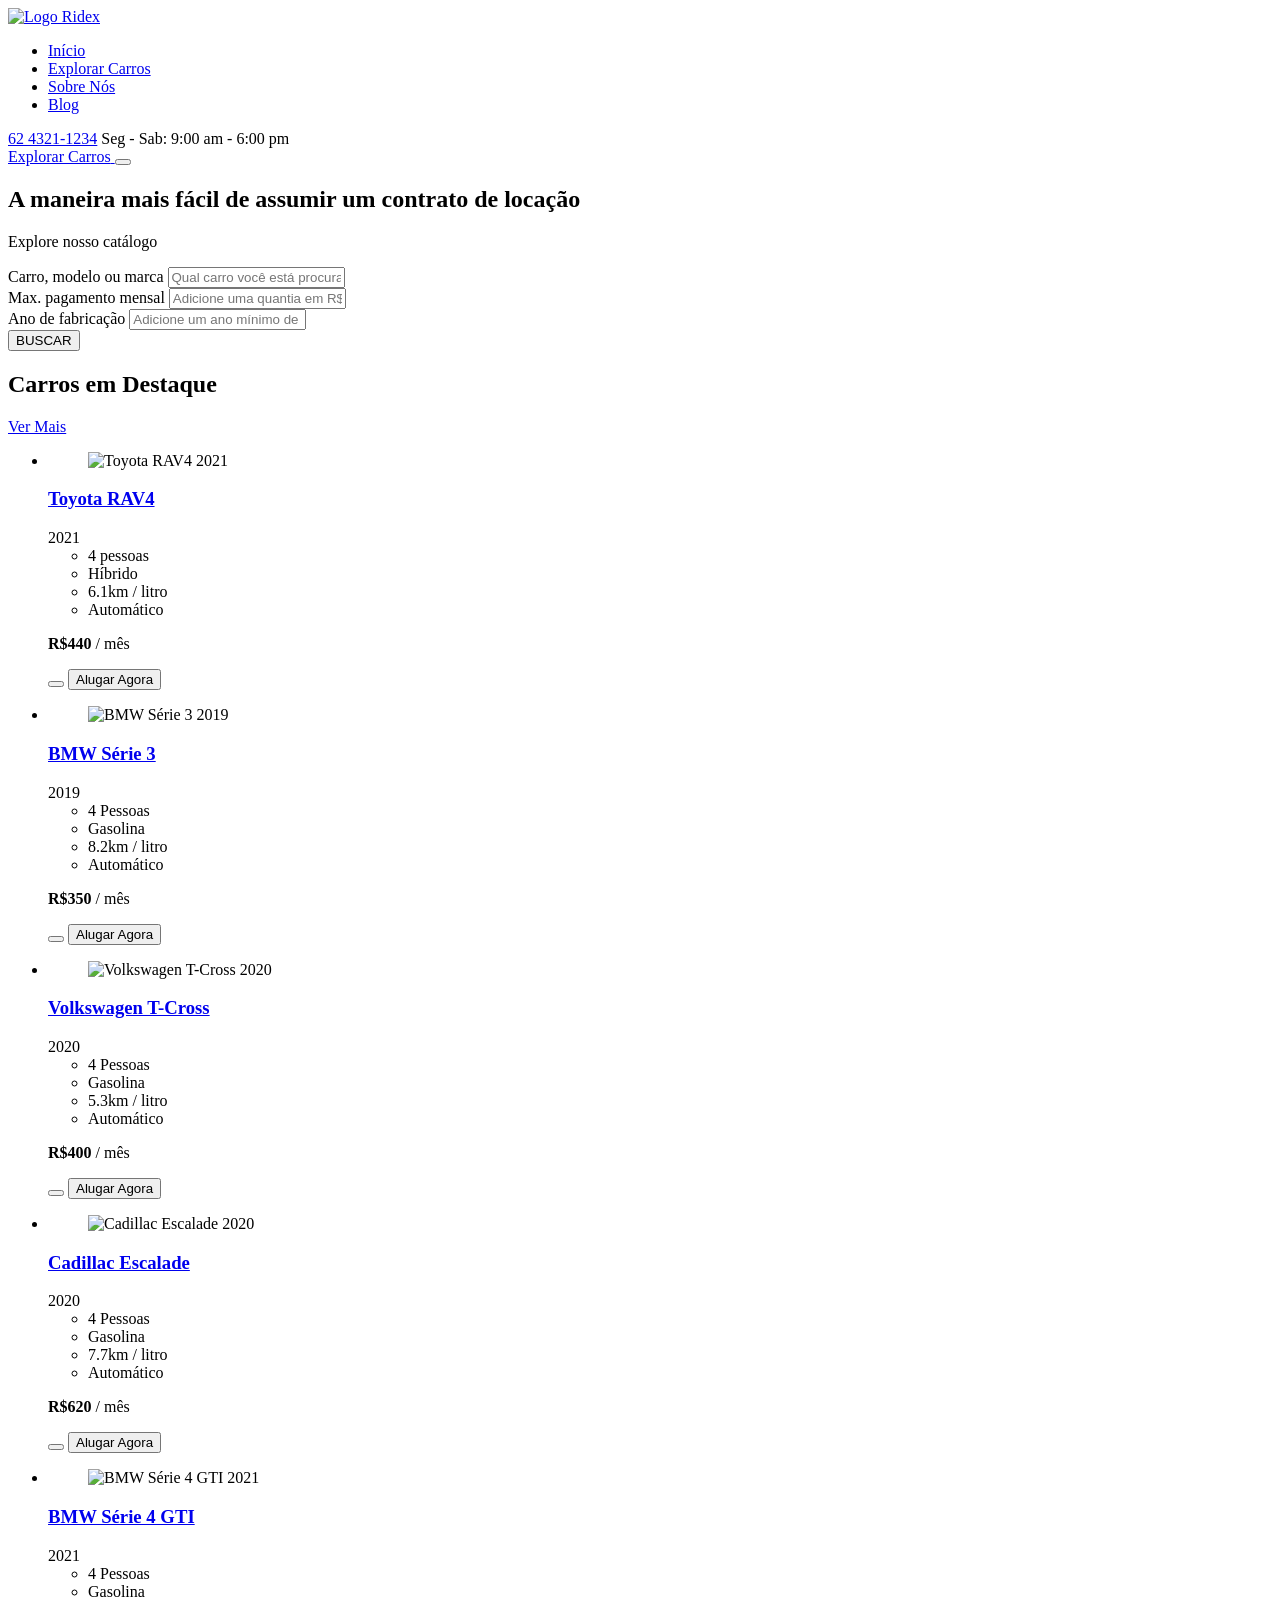
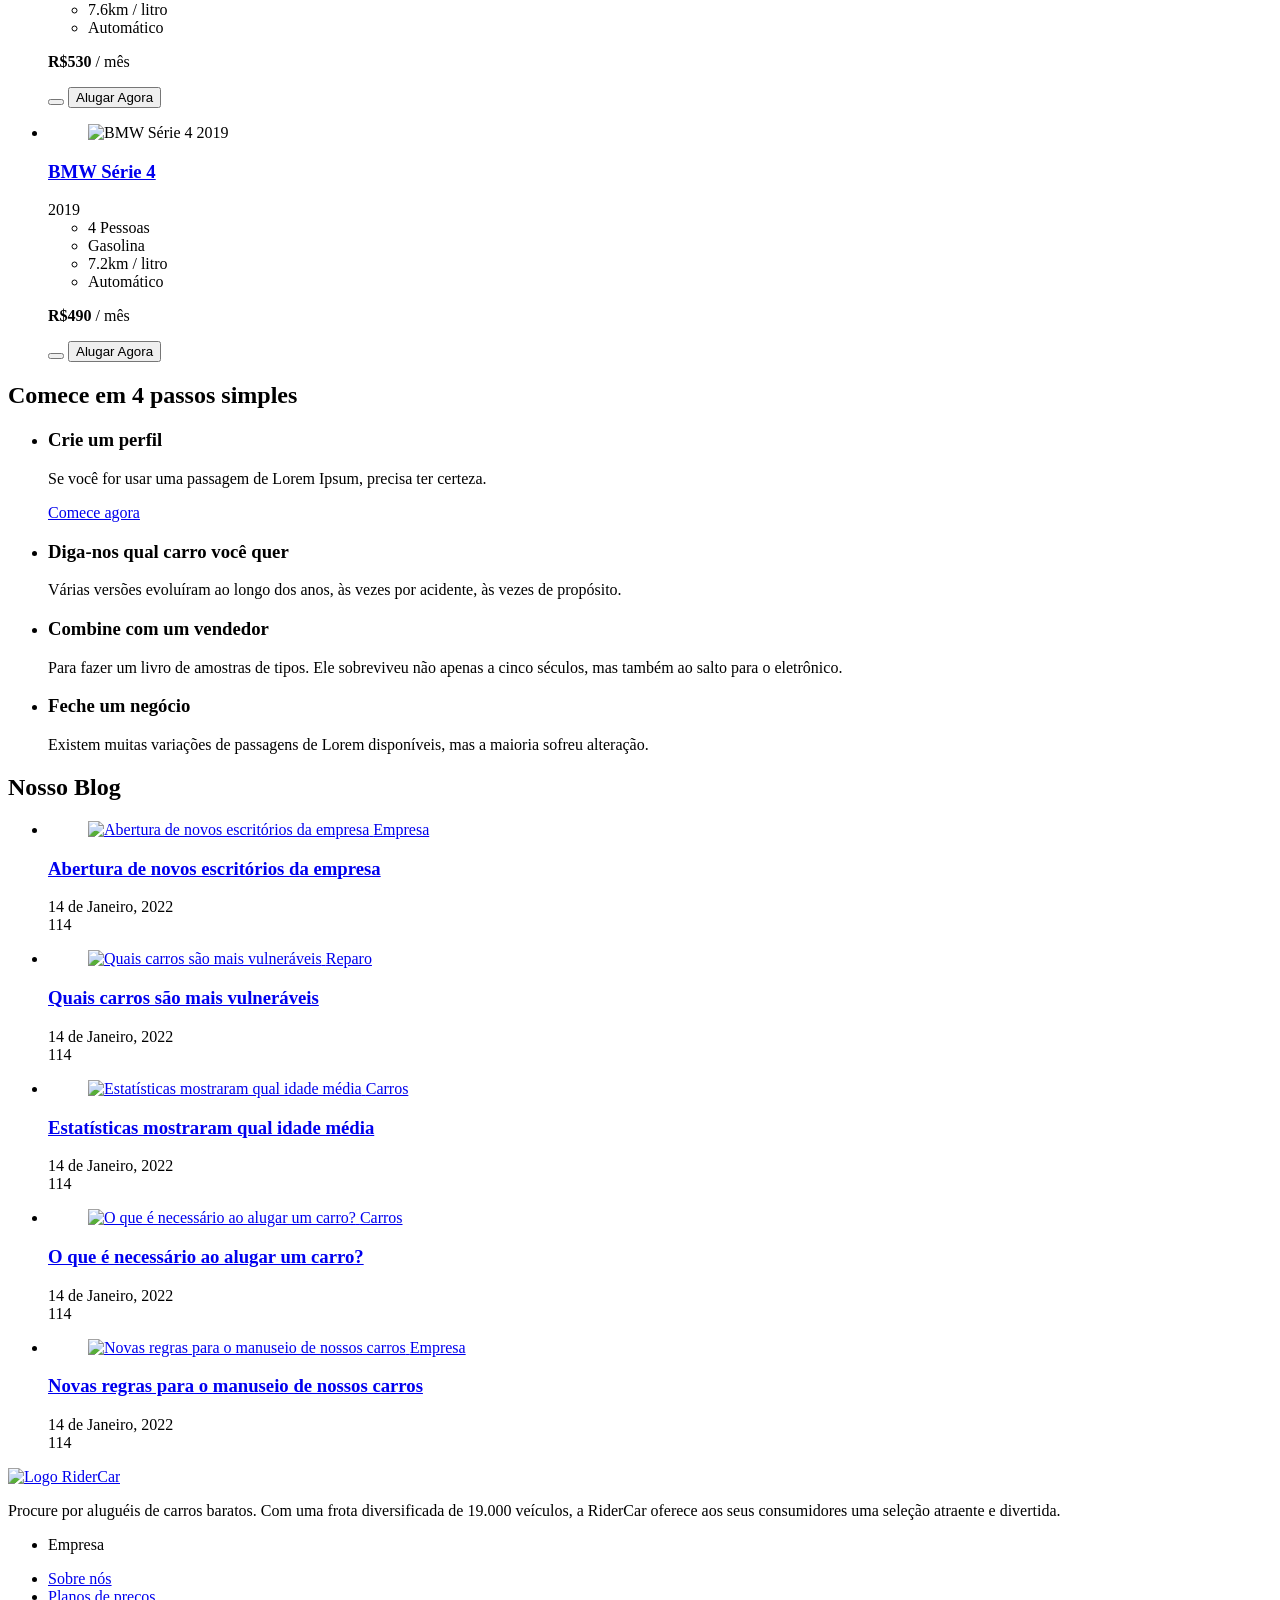
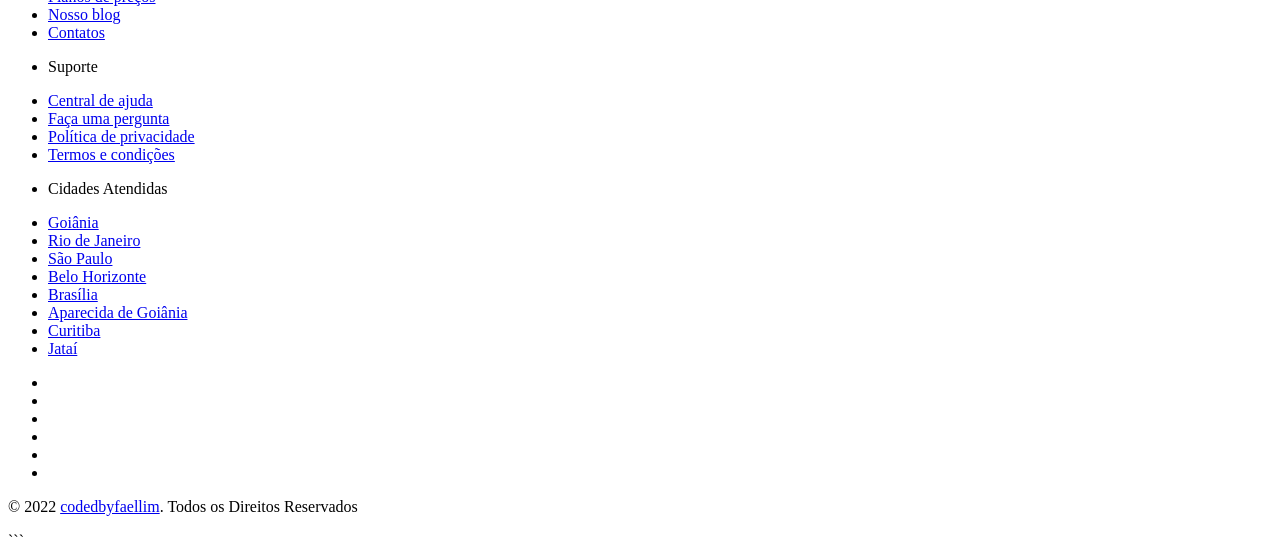
==== index.html @ dede363c "Add files via upload" ====
<!DOCTYPE html>
<html lang="pt-br">

<head>
  <meta charset="UTF-8">
  <meta http-equiv="X-UA-Compatible" content="IE=edge">
  <meta name="viewport" content="width=device-width, initial-scale=1.0">
  <title>RiderCar - Alugue Seu Carro Favorito</title>

  <link rel="shortcut icon" href="./favicon.svg" type="image/svg+xml">

  <link rel="stylesheet" href="./assets/css/style.css">

  <link rel="preconnect" href="https://fonts.googleapis.com">
  <link rel="preconnect" href="https://fonts.gstatic.com" crossorigin>
  <link href="https://fonts.googleapis.com/css2?family=Nunito:wght@400;600&family=Open+Sans&display=swap"
    rel="stylesheet">
</head>

<body>

  <header class="header" data-header>
    <div class="container">

      <div class="overlay" data-overlay></div>

      <a href="#" class="logo">
        <img src="./assets/images/logo.svg" alt="Logo Ridex">
      </a>

      <nav class="navbar" data-navbar>
        <ul class="navbar-list">

          <li>
            <a href="#home" class="navbar-link" data-nav-link>Início</a>
          </li>

          <li>
            <a href="#featured-car" class="navbar-link" data-nav-link>Explorar Carros</a>
          </li>

          <li>
            <a href="#" class="navbar-link" data-nav-link>Sobre Nós</a>
          </li>

          <li>
            <a href="#blog" class="navbar-link" data-nav-link>Blog</a>
          </li>

        </ul>
      </nav>

      <div class="header-actions">

        <div class="header-contact">
          <a href="tel:88002345678" class="contact-link">62 4321-1234</a>

          <span class="contact-time">Seg - Sab: 9:00 am - 6:00 pm</span>
        </div>

        <a href="#featured-car" class="btn" aria-labelledby="aria-label-txt">
          <ion-icon name="car-outline"></ion-icon>

          <span id="aria-label-txt">Explorar Carros</span>
        </a>

        <a href="#" class="btn user-btn" aria-label="Perfil">
          <ion-icon name="person-outline"></ion-icon>
        </a>

        <button class="nav-toggle-btn" data-nav-toggle-btn aria-label="Alternar Menu">
          <span class="one"></span>
          <span class="two"></span>
          <span class="three"></span>
        </button>

      </div>

    </div>
  </header>





  <main>
    <article>

      <section class="section hero" id="home">
        <div class="container">

          <div class="hero-content">
            <h2 class="h1 hero-title">A maneira mais fácil de assumir um contrato de locação</h2>

            <p class="hero-text">
              Explore nosso catálogo
            </p>
          </div>

          <div class="hero-banner"></div>

          <form action="" class="hero-form">

            <div class="input-wrapper">
              <label for="input-1" class="input-label">Carro, modelo ou marca</label>

              <input type="text" name="car-model" id="input-1" class="input-field"
                placeholder="Qual carro você está procurando?">
            </div>

            <div class="input-wrapper">
              <label for="input-2" class="input-label">Max. pagamento mensal</label>

              <input type="text" name="monthly-pay" id="input-2" class="input-field" placeholder="Adicione uma quantia em R$">
            </div>

            <div class="input-wrapper">
              <label for="input-3" class="input-label">Ano de fabricação</label>

              <input type="text" name="year" id="input-3" class="input-field" placeholder="Adicione um ano mínimo de fabricação">
            </div>

            <button type="submit" class="btn">BUSCAR</button>

          </form>

        </div>
      </section>





      <section class="section featured-car" id="featured-car">
        <div class="container">

          <div class="title-wrapper">
            <h2 class="h2 section-title">Carros em Destaque</h2>

            <a href="#" class="featured-car-link">
              <span>Ver Mais</span>

              <ion-icon name="arrow-forward-outline"></ion-icon>
            </a>
          </div>

          <ul class="featured-car-list">

            <li>
              <div class="featured-car-card">

                <figure class="card-banner">
                  <img src="./assets/images/car-1.jpg" alt="Toyota RAV4 2021" loading="lazy" width="440" height="300"
                    class="w-100">
                </figure>

                <div class="card-content">

                  <div class="card-title-wrapper">
                    <h3 class="h3 card-title">
                      <a href="#">Toyota RAV4</a>
                    </h3>

                    <data class="year" value="2021">2021</data>
                  </div>

                  <ul class="card-list">

                    <li class="card-list-item">
                      <ion-icon name="people-outline"></ion-icon>

                      <span class="card-item-text">4 pessoas</span>
                    </li>

                    <li class="card-list-item">
                      <ion-icon name="flash-outline"></ion-icon>

                      <span class="card-item-text">Híbrido</span>
                    </li>

                    <li class="card-list-item">
                      <ion-icon name="speedometer-outline"></ion-icon>

                      <span class="card-item-text">6.1km / litro</span>
                    </li>

                    <li class="card-list-item">
                      <ion-icon name="hardware-chip-outline"></ion-icon>

                      <span class="card-item-text">Automático</span>
                    </li>

                  </ul>

                  <div class="card-price-wrapper">

                    <p class="card-price">
                      <strong>R$440</strong> / mês
                    </p>

                    <button class="btn fav-btn" aria-label="Adicionar à lista de favoritos">
                      <ion-icon name="heart-outline"></ion-icon>
                    </button>

                    <button class="btn">Alugar Agora</button>

                  </div>

                </div>

              </div>
            </li>

            <li>
              <div class="featured-car-card">

                <figure class="card-banner">
                  <img src="./assets/images/car-2.jpg" alt="BMW Série 3 2019" loading="lazy" width="440" height="300"
                    class="w-100">
                </figure>

                <div class="card-content">

                  <div class="card-title-wrapper">
                    <h3 class="h3 card-title">
                      <a href="#">BMW Série 3</a>
                    </h3>

                    <data class="year" value="2019">2019</data>
                  </div>

                  <ul class="card-list">

                    <li class="card-list-item">
                      <ion-icon name="people-outline"></ion-icon>

                      <span class="card-item-text">4 Pessoas</span>
                    </li>

                    <li class="card-list-item">
                      <ion-icon name="flash-outline"></ion-icon>

                      <span class="card-item-text">Gasolina</span>
                    </li>

                    <li class="card-list-item">
                      <ion-icon name="speedometer-outline"></ion-icon>

                      <span class="card-item-text">8.2km / litro</span>
                    </li>

                    <li class="card-list-item">
                      <ion-icon name="hardware-chip-outline"></ion-icon>

                      <span class="card-item-text">Automático</span>
                    </li>

                  </ul>

                  <div class="card-price-wrapper">

                    <p class="card-price">
                      <strong>R$350</strong> / mês
                    </p>

                    <button class="btn fav-btn" aria-label="Adicionar à lista de favoritos">
                      <ion-icon name="heart-outline"></ion-icon>
                    </button>

                    <button class="btn">Alugar Agora</button>

                  </div>

                </div>

              </div>
            </li>

            <li>
              <div class="featured-car-card">

                <figure class="card-banner">
                  <img src="./assets/images/car-3.jpg" alt="Volkswagen T-Cross 2020" loading="lazy" width="440"
                    height="300" class="w-100">
                </figure>

                <div class="card-content">

                  <div class="card-title-wrapper">
                    <h3 class="h3 card-title">
                      <a href="#">Volkswagen T-Cross</a>
                    </h3>

                    <data class="year" value="2020">2020</data>
                  </div>

                  <ul class="card-list">

                    <li class="card-list-item">
                      <ion-icon name="people-outline"></ion-icon>

                      <span class="card-item-text">4 Pessoas</span>
                    </li>

                    <li class="card-list-item">
                      <ion-icon name="flash-outline"></ion-icon>

                      <span class="card-item-text">Gasolina</span>
                    </li>

                    <li class="card-list-item">
                      <ion-icon name="speedometer-outline"></ion-icon>

                      <span class="card-item-text">5.3km / litro</span>
                    </li>

                    <li class="card-list-item">
                      <ion-icon name="hardware-chip-outline"></ion-icon>

                      <span class="card-item-text">Automático</span>
                    </li>

                  </ul>

                  <div class="card-price-wrapper">

                    <p class="card-price">
                      <strong>R$400</strong> / mês
                    </p>

                    <button class="btn fav-btn" aria-label="Adicionar à lista de favoritos">
                      <ion-icon name="heart-outline"></ion-icon>
                    </button>

                    <button class="btn">Alugar Agora</button>

                  </div>

                </div>

              </div>
            </li>

            <li>
              <div class="featured-car-card">

                <figure class="card-banner">
                  <img src="./assets/images/car-4.jpg" alt="Cadillac Escalade 2020" loading="lazy" width="440"
                    height="300" class="w-100">
                </figure>

                <div class="card-content">

                  <div class="card-title-wrapper">
                    <h3 class="h3 card-title">
                      <a href="#">Cadillac Escalade</a>
                    </h3>

                    <data class="year" value="2020">2020</data>
                  </div>

                  <ul class="card-list">

                    <li class="card-list-item">
                      <ion-icon name="people-outline"></ion-icon>

                      <span class="card-item-text">4 Pessoas</span>
                    </li>

                    <li class="card-list-item">
                      <ion-icon name="flash-outline"></ion-icon>

                      <span class="card-item-text">Gasolina</span>
                    </li>

                    <li class="card-list-item">
                      <ion-icon name="speedometer-outline"></ion-icon>

                      <span class="card-item-text">7.7km / litro</span>
                    </li>

                    <li class="card-list-item">
                      <ion-icon name="hardware-chip-outline"></ion-icon>

                      <span class="card-item-text">Automático</span>
                    </li>

                  </ul>

                  <div class="card-price-wrapper">

                    <p class="card-price">
                      <strong>R$620</strong> / mês
                    </p>

                    <button class="btn fav-btn" aria-label="Adicionar à lista de favoritos">
                      <ion-icon name="heart-outline"></ion-icon>
                    </button>

                    <button class="btn">Alugar Agora</button>

                  </div>

                </div>

              </div>
            </li>

            <li>
              <div class="featured-car-card">

                <figure class="card-banner">
                  <img src="./assets/images/car-5.jpg" alt="BMW Série 4 GTI 2021" loading="lazy" width="440"
                    height="300" class="w-100">
                </figure>

                <div class="card-content">

                  <div class="card-title-wrapper">
                    <h3 class="h3 card-title">
                      <a href="#">BMW Série 4 GTI</a>
                    </h3>

                    <data class="year" value="2021">2021</data>
                  </div>

                  <ul class="card-list">

                    <li class="card-list-item">
                      <ion-icon name="people-outline"></ion-icon>

                      <span class="card-item-text">4 Pessoas</span>
                    </li>

                    <li class="card-list-item">
                      <ion-icon name="flash-outline"></ion-icon>

                      <span class="card-item-text">Gasolina</span>
                    </li>

                    <li class="card-list-item">
                      <ion-icon name="speedometer-outline"></ion-icon>

                      <span class="card-item-text">7.6km / litro</span>
                    </li>

                    <li class="card-list-item">
                      <ion-icon name="hardware-chip-outline"></ion-icon>

                      <span class="card-item-text">Automático</span>
                    </li>

                  </ul>

                  <div class="card-price-wrapper">

                    <p class="card-price">
                      <strong>R$530</strong> / mês
                    </p>

                    <button class="btn fav-btn" aria-label="Adicionar à lista de favoritos">
                      <ion-icon name="heart-outline"></ion-icon>
                    </button>

                    <button class="btn">Alugar Agora</button>

                  </div>

                </div>

              </div>
            </li>

            <li>
              <div class="featured-car-card">

                <figure class="card-banner">
                  <img src="./assets/images/car-6.jpg" alt="BMW Série 4 2019" loading="lazy" width="440" height="300"
                    class="w-100">
                </figure>

                <div class="card-content">

                  <div class="card-title-wrapper">
                    <h3 class="h3 card-title">
                      <a href="#">BMW Série 4</a>
                    </h3>

                    <data class="year" value="2019">2019</data>
                  </div>

                  <ul class="card-list">

                    <li class="card-list-item">
                      <ion-icon name="people-outline"></ion-icon>

                      <span class="card-item-text">4 Pessoas</span>
                    </li>

                    <li class="card-list-item">
                      <ion-icon name="flash-outline"></ion-icon>

                      <span class="card-item-text">Gasolina</span>
                    </li>

                    <li class="card-list-item">
                      <ion-icon name="speedometer-outline"></ion-icon>

                      <span class="card-item-text">7.2km / litro</span>
                    </li>

                    <li class="card-list-item">
                      <ion-icon name="hardware-chip-outline"></ion-icon>

                      <span class="card-item-text">Automático</span>
                    </li>

                  </ul>

                  <div class="card-price-wrapper">

                    <p class="card-price">
                      <strong>R$490</strong> / mês
                    </p>

                    <button class="btn fav-btn" aria-label="Adicionar à lista de favoritos">
                      <ion-icon name="heart-outline"></ion-icon>
                    </button>

                    <button class="btn">Alugar Agora</button>

                  </div>

                </div>

              </div>
            </li>

          </ul>

        </div>
      </section>





      <section class="section get-start">
        <div class="container">

          <h2 class="h2 section-title">Comece em 4 passos simples</h2>

          <ul class="get-start-list">

            <li>
              <div class="get-start-card">

                <div class="card-icon icon-1">
                  <ion-icon name="person-add-outline"></ion-icon>
                </div>

                <h3 class="card-title">Crie um perfil</h3>

                <p class="card-text">
                  Se você for usar uma passagem de Lorem Ipsum, precisa ter certeza.
                </p>

                <a href="#" class="card-link">Comece agora</a>

              </div>
            </li>

            <li>
              <div class="get-start-card">

                <div class="card-icon icon-2">
                  <ion-icon name="car-outline"></ion-icon>
                </div>

                <h3 class="card-title">Diga-nos qual carro você quer</h3>

                <p class="card-text">
                  Várias versões evoluíram ao longo dos anos, às vezes por acidente, às vezes de propósito.
                </p>

              </div>
            </li>

            <li>
              <div class="get-start-card">

                <div class="card-icon icon-3">
                  <ion-icon name="person-outline"></ion-icon>
                </div>

                <h3 class="card-title">Combine com um vendedor</h3>

                <p class="card-text">
                  Para fazer um livro de amostras de tipos. Ele sobreviveu não apenas a cinco séculos, mas também ao salto para o eletrônico.
                </p>

              </div>
            </li>

            <li>
              <div class="get-start-card">

                <div class="card-icon icon-4">
                  <ion-icon name="card-outline"></ion-icon>
                </div>

                <h3 class="card-title">Feche um negócio</h3>

                <p class="card-text">
                  Existem muitas variações de passagens de Lorem disponíveis, mas a maioria sofreu alteração.
                </p>

              </div>
            </li>

          </ul>

        </div>
      </section>





      <section class="section blog" id="blog">
        <div class="container">

          <h2 class="h2 section-title">Nosso Blog</h2>

          <ul class="blog-list has-scrollbar">

            <li>
              <div class="blog-card">

                <figure class="card-banner">

                  <a href="#">
                    <img src="./assets/images/blog-1.jpg" alt="Abertura de novos escritórios da empresa" loading="lazy"
                      class="w-100">
                  </a>

                  <a href="#" class="btn card-badge">Empresa</a>

                </figure>

                <div class="card-content">

                  <h3 class="h3 card-title">
                    <a href="#">Abertura de novos escritórios da empresa</a>
                  </h3>

                  <div class="card-meta">

                    <div class="publish-date">
                      <ion-icon name="time-outline"></ion-icon>

                      <time datetime="2022-01-14">14 de Janeiro, 2022</time>
                    </div>

                    <div class="comments">
                      <ion-icon name="chatbubble-ellipses-outline"></ion-icon>

                      <data value="114">114</data>
                    </div>

                  </div>

                </div>

              </div>
            </li>

            <li>
              <div class="blog-card">

                <figure class="card-banner">

                  <a href="#">
                    <img src="./assets/images/blog-2.jpg" alt="Quais carros são mais vulneráveis" loading="lazy"
                      class="w-100">
                  </a>

                  <a href="#" class="btn card-badge">Reparo</a>

                </figure>

                <div class="card-content">

                  <h3 class="h3 card-title">
                    <a href="#">Quais carros são mais vulneráveis</a>
                  </h3>

                  <div class="card-meta">

                    <div class="publish-date">
                      <ion-icon name="time-outline"></ion-icon>

                      <time datetime="2022-01-14">14 de Janeiro, 2022</time>
                    </div>

                    <div class="comments">
                      <ion-icon name="chatbubble-ellipses-outline"></ion-icon>

                      <data value="114">114</data>
                    </div>

                  </div>

                </div>

              </div>
            </li>

            <li>
              <div class="blog-card">

                <figure class="card-banner">

                  <a href="#">
                    <img src="./assets/images/blog-3.jpg" alt="Estatísticas mostraram qual idade média" loading="lazy"
                      class="w-100">
                  </a>

                  <a href="#" class="btn card-badge">Carros</a>

                </figure>

                <div class="card-content">

                  <h3 class="h3 card-title">
                    <a href="#">Estatísticas mostraram qual idade média</a>
                  </h3>

                  <div class="card-meta">

                    <div class="publish-date">
                      <ion-icon name="time-outline"></ion-icon>

                      <time datetime="2022-01-14">14 de Janeiro, 2022</time>
                    </div>

                    <div class="comments">
                      <ion-icon name="chatbubble-ellipses-outline"></ion-icon>

                      <data value="114">114</data>
                    </div>

                  </div>

                </div>

              </div>
            </li>

            <li>
              <div class="blog-card">

                <figure class="card-banner">

                  <a href="#">
                    <img src="./assets/images/blog-4.jpg" alt="O que é necessário ao alugar um carro?" loading="lazy"
                      class="w-100">
                  </a>

                  <a href="#" class="btn card-badge">Carros</a>

                </figure>

                <div class="card-content">

                  <h3 class="h3 card-title">
                    <a href="#">O que é necessário ao alugar um carro?</a>
                  </h3>

                  <div class="card-meta">

                    <div class="publish-date">
                      <ion-icon name="time-outline"></ion-icon>

                      <time datetime="2022-01-14">14 de Janeiro, 2022</time>
                    </div>

                    <div class="comments">
                      <ion-icon name="chatbubble-ellipses-outline"></ion-icon>

                      <data value="114">114</data>
                    </div>

                  </div>

                </div>

              </div>
            </li>

            <li>
              <div class="blog-card">

                <figure class="card-banner">

                  <a href="#">
                    <img src="./assets/images/blog-5.jpg" alt="Novas regras para o manuseio de nossos carros" loading="lazy"
                      class="w-100">
                  </a>

                  <a href="#" class="btn card-badge">Empresa</a>

                </figure>

                <div class="card-content">

                  <h3 class="h3 card-title">
                    <a href="#">Novas regras para o manuseio de nossos carros</a>
                  </h3>

                  <div class="card-meta">

                    <div class="publish-date">
                      <ion-icon name="time-outline"></ion-icon>

                      <time datetime="2022-01-14">14 de Janeiro, 2022</time>
                    </div>

                    <div class="comments">
                      <ion-icon name="chatbubble-ellipses-outline"></ion-icon>

                      <data value="114">114</data>
                    </div>

                  </div>

                </div>

              </div>
            </li>

          </ul>

        </div>
      </section>

    </article>
  </main>





  <footer class="footer">
    <div class="container">

      <div class="footer-top">

        <div class="footer-brand">
          <a href="#" class="logo">
            <img src="./assets/images/logo.svg" alt="Logo RiderCar">
          </a>

          <p class="footer-text">
            Procure por aluguéis de carros baratos. Com uma frota diversificada de 19.000 veículos, a RiderCar oferece aos seus consumidores uma seleção atraente e divertida.
          </p>
        </div>

        <ul class="footer-list">

          <li>
            <p class="footer-list-title">Empresa</p>
          </li>

          <li>
            <a href="#" class="footer-link">Sobre nós</a>
          </li>

          <li>
            <a href="#" class="footer-link">Planos de preços</a>
          </li>

          <li>
            <a href="#" class="footer-link">Nosso blog</a>
          </li>

          <li>
            <a href="#" class="footer-link">Contatos</a>
          </li>

        </ul>

        <ul class="footer-list">

          <li>
            <p class="footer-list-title">Suporte</p>
          </li>

          <li>
            <a href="#" class="footer-link">Central de ajuda</a>
          </li>

          <li>
            <a href="#" class="footer-link">Faça uma pergunta</a>
          </li>

          <li>
            <a href="#" class="footer-link">Política de privacidade</a>
          </li>

          <li>
            <a href="#" class="footer-link">Termos e condições</a>
          </li>

        </ul>

        <ul class="footer-list">

          <li>
            <p class="footer-list-title">Cidades Atendidas</p>
          </li>

          <li>
            <a href="#" class="footer-link">Goiânia</a>
          </li>

          <li>
            <a href="#" class="footer-link">Rio de Janeiro</a>
          </li>

          <li>
            <a href="#" class="footer-link">São Paulo</a>
          </li>

          <li>
            <a href="#" class="footer-link">Belo Horizonte</a>
          </li>

          <li>
            <a href="#" class="footer-link">Brasília</a>
          </li>

          <li>
            <a href="#" class="footer-link">Aparecida de Goiânia</a>
          </li>

          <li>
            <a href="#" class="footer-link">Curitiba</a>
          </li>

          <li>
            <a href="#" class="footer-link">Jataí</a>
          </li>

        </ul>

      </div>

      <div class="footer-bottom">

        <ul class="social-list">

          <li>
            <a href="#" class="social-link">
              <ion-icon name="logo-facebook"></ion-icon>
            </a>
          </li>

          <li>
            <a href="#" class="social-link">
              <ion-icon name="logo-instagram"></ion-icon>
            </a>
          </li>

          <li>
            <a href="#" class="social-link">
              <ion-icon name="logo-twitter"></ion-icon>
            </a>
          </li>

          <li>
            <a href="#" class="social-link">
              <ion-icon name="logo-linkedin"></ion-icon>
            </a>
          </li>

          <li>
            <a href="#" class="social-link">
              <ion-icon name="logo-skype"></ion-icon>
            </a>
          </li>

          <li>
            <a href="#" class="social-link">
              <ion-icon name="mail-outline"></ion-icon>
            </a>
          </li>

        </ul>

        <p class="copyright">
          &copy; 2022 <a href="#">codedbyfaellim</a>. Todos os Direitos Reservados
        </p>

      </div>

    </div>
  </footer>





  <script src="./assets/js/script.js"></script>

  <script type="module" src="https://unpkg.com/ionicons@5.5.2/dist/ionicons/ionicons.esm.js"></script>
  <script nomodule src="https://unpkg.com/ionicons@5.5.2/dist/ionicons/ionicons.js"></script>

</body>

</html>
```
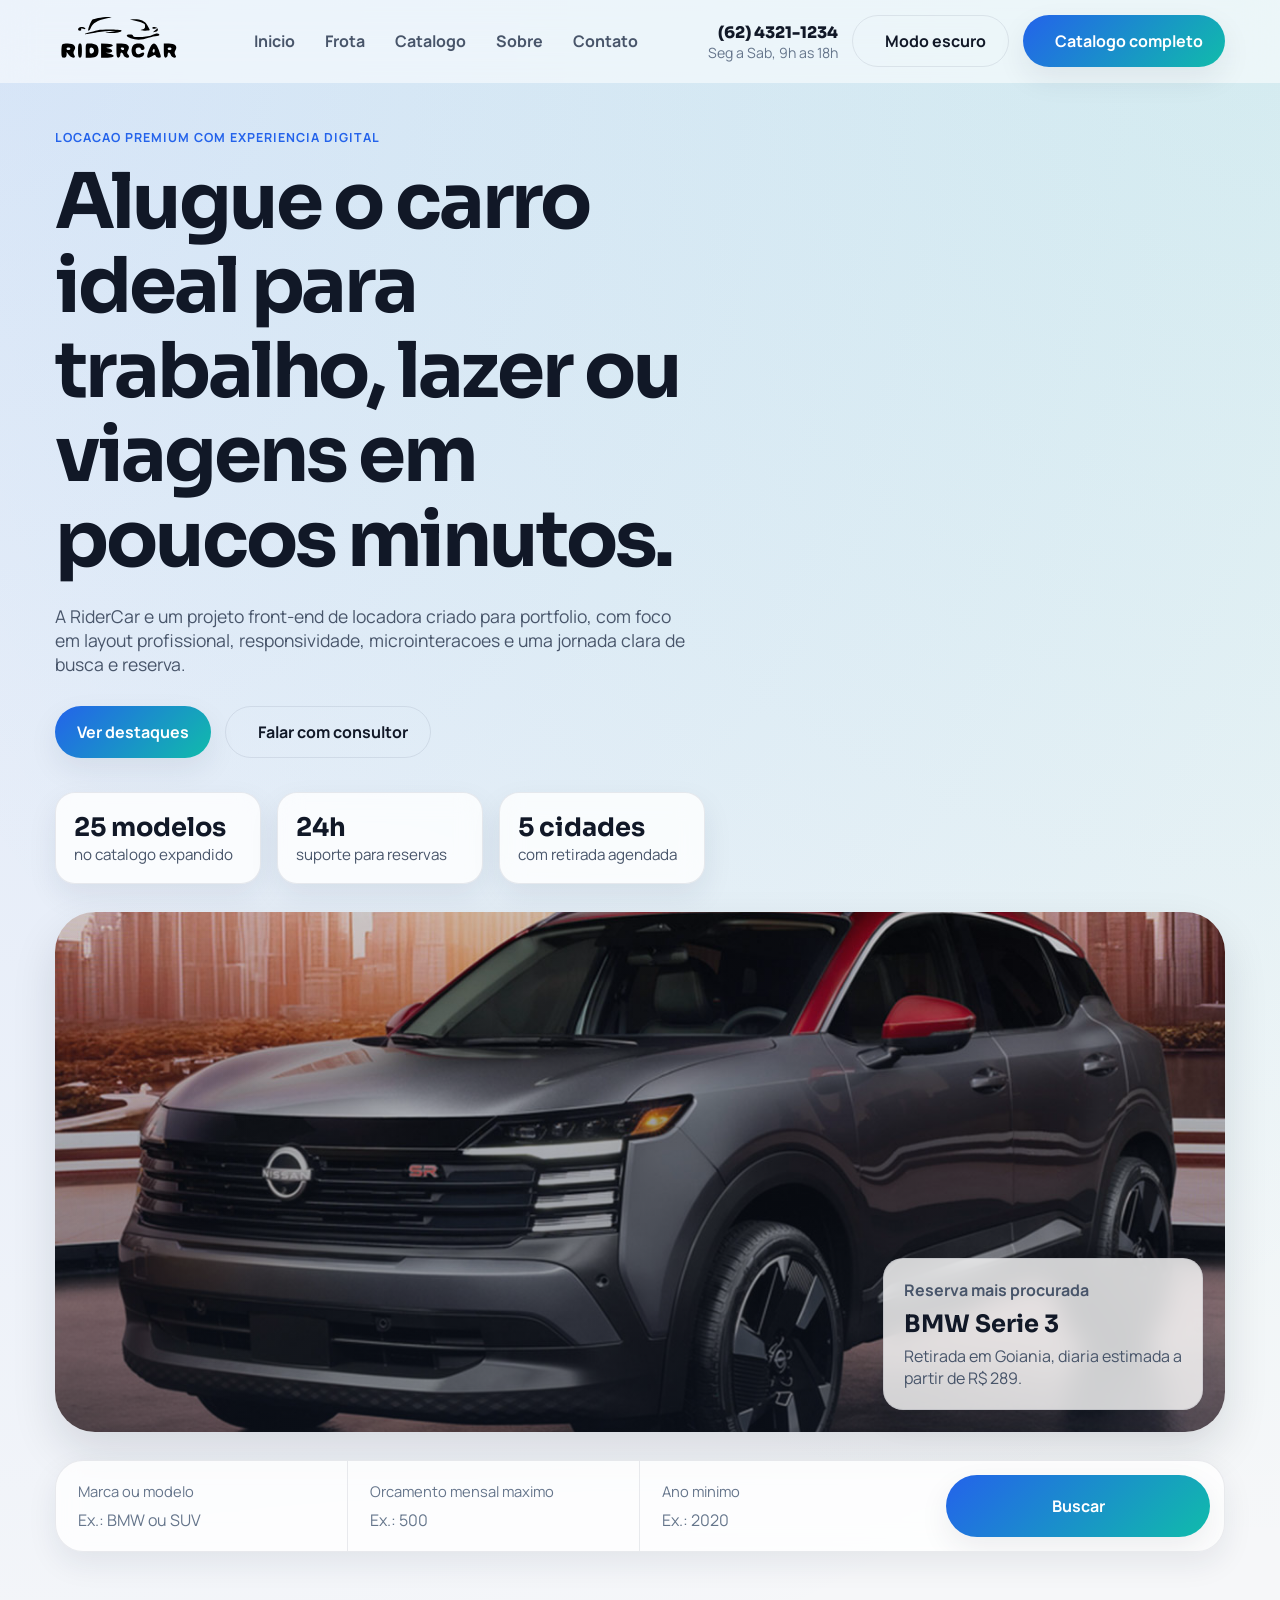
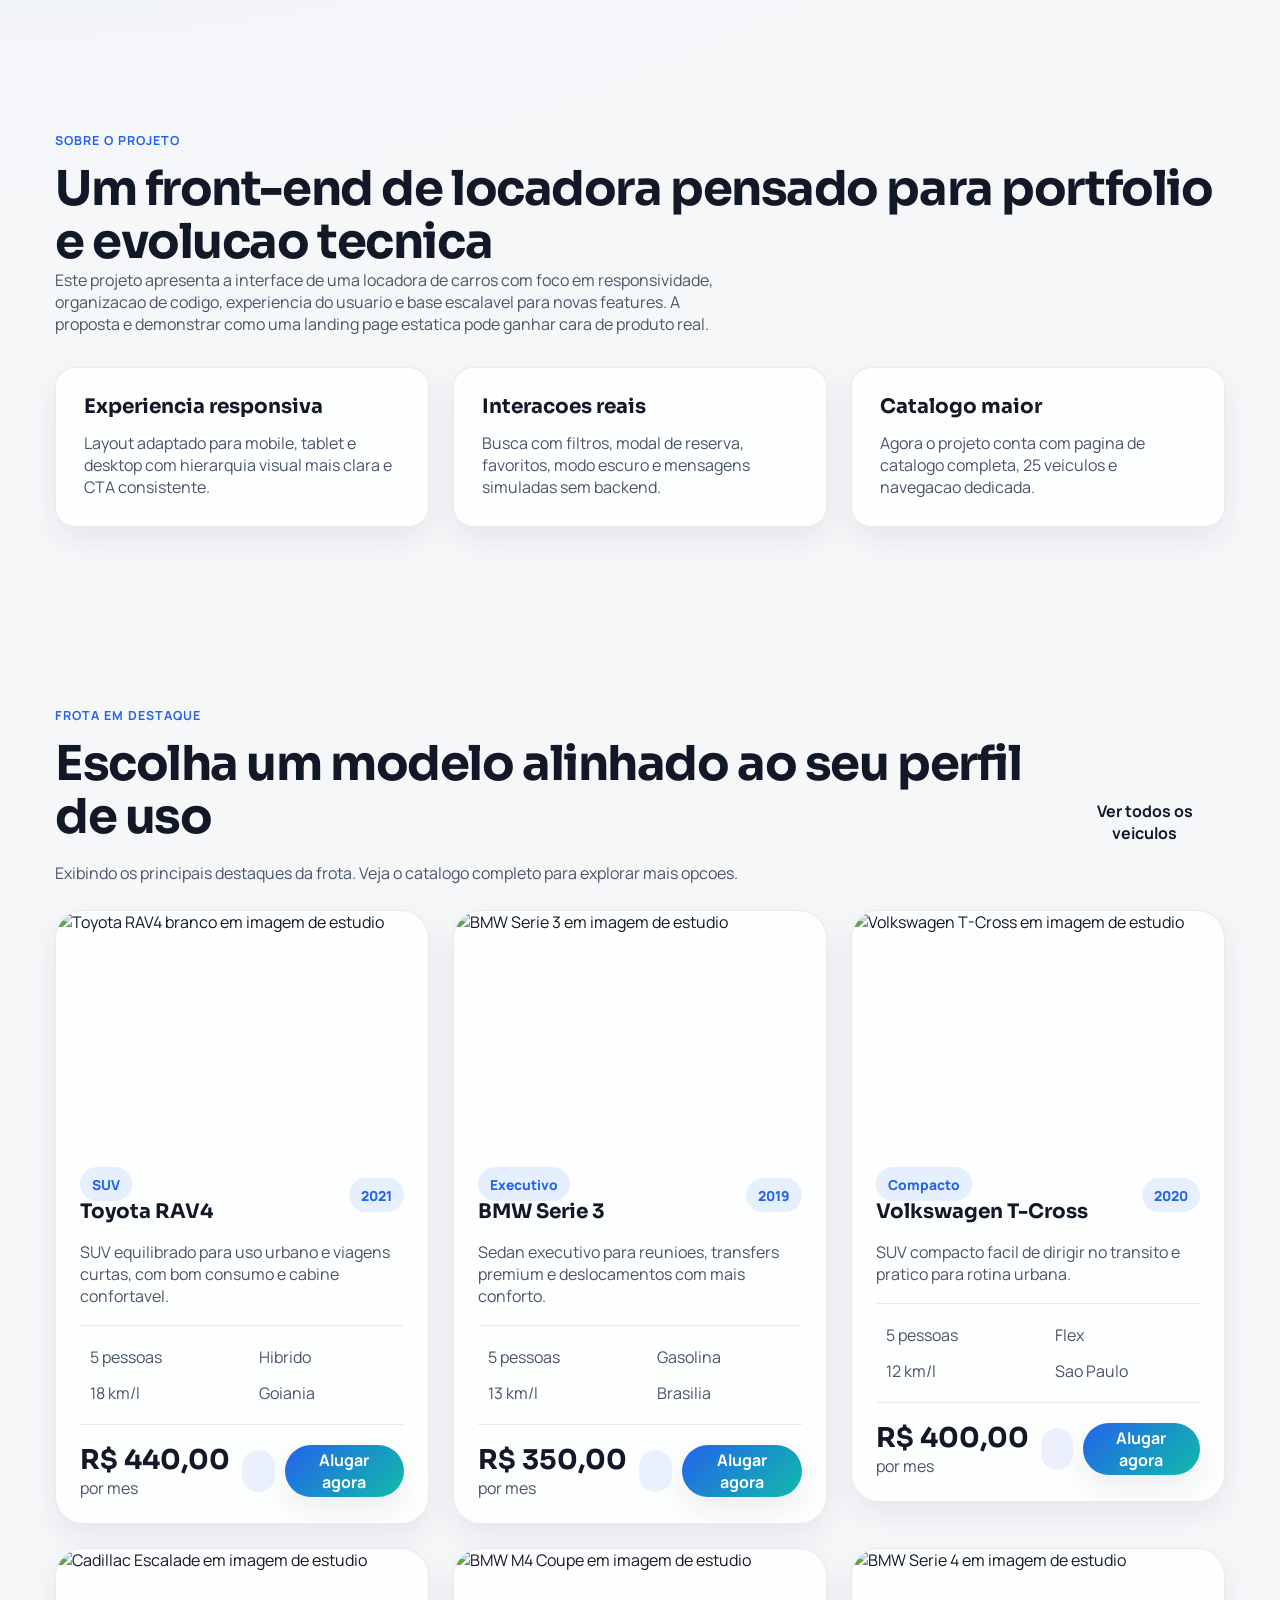
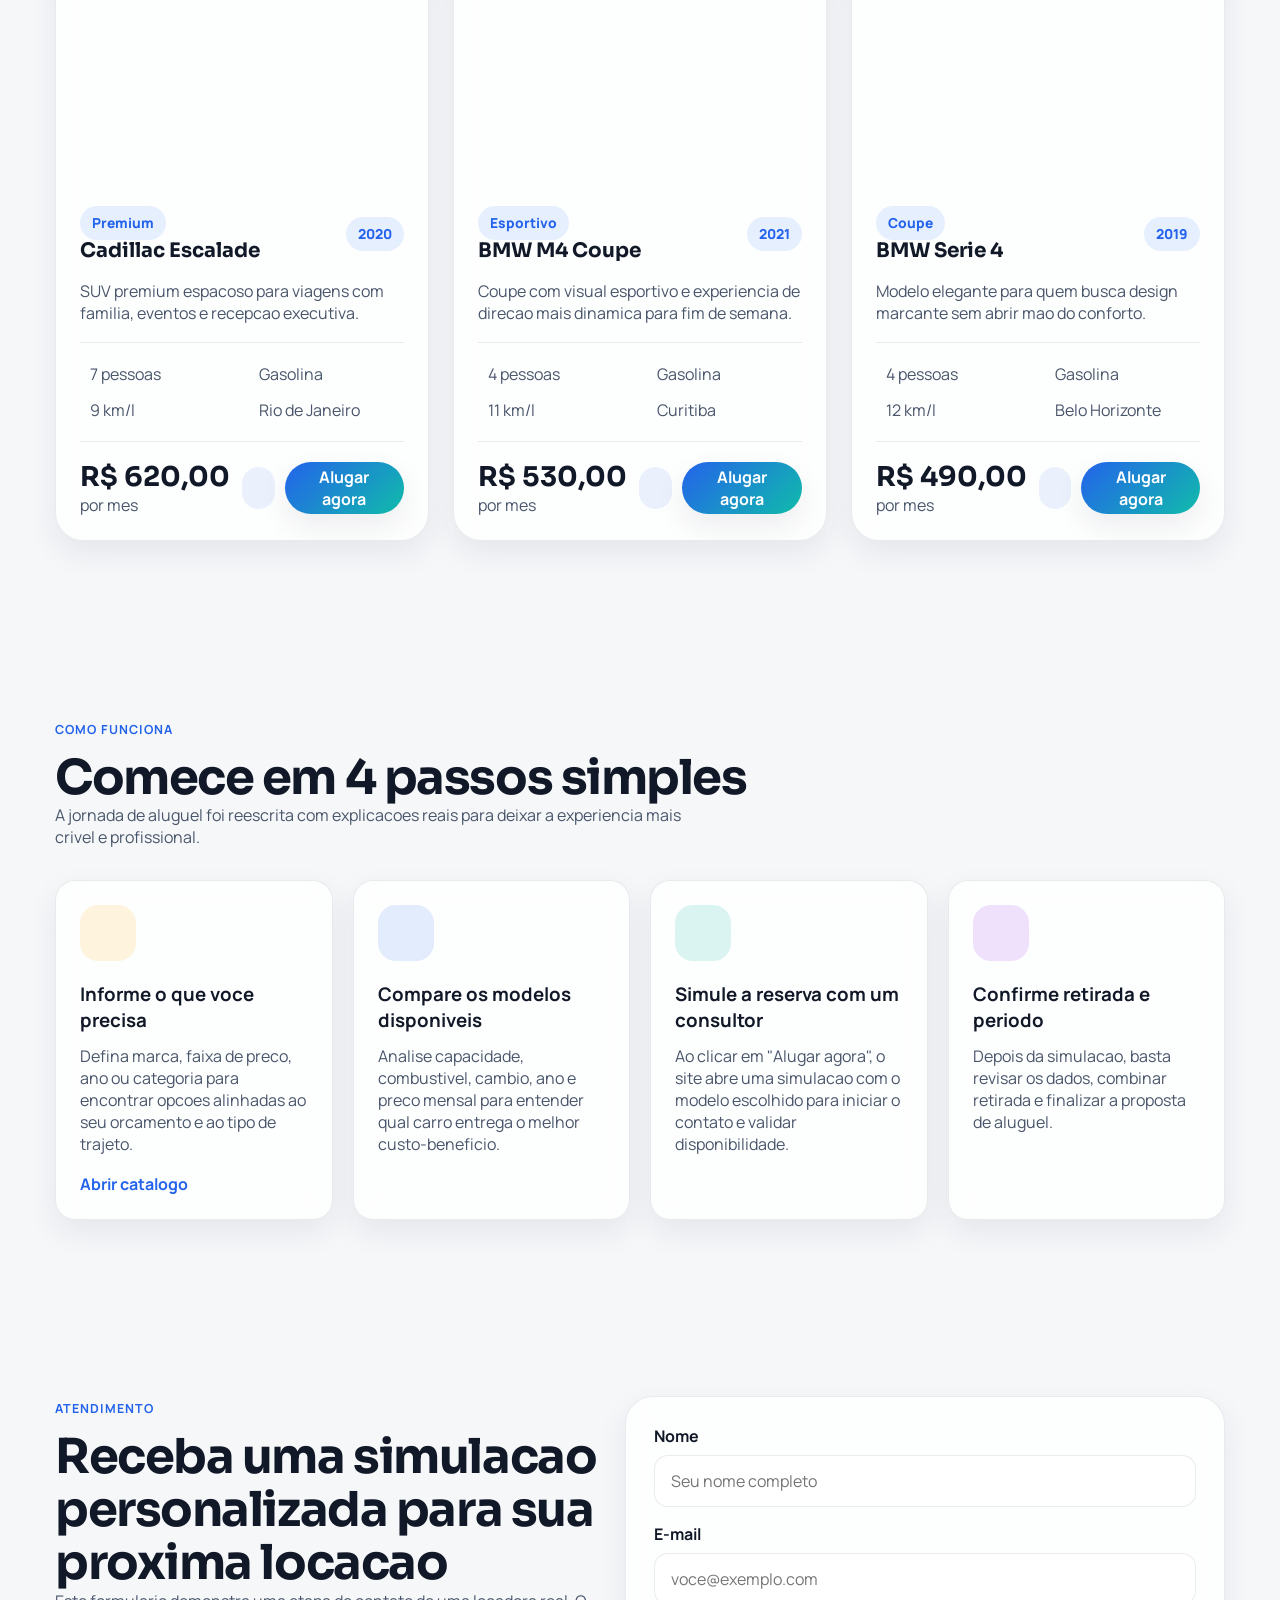
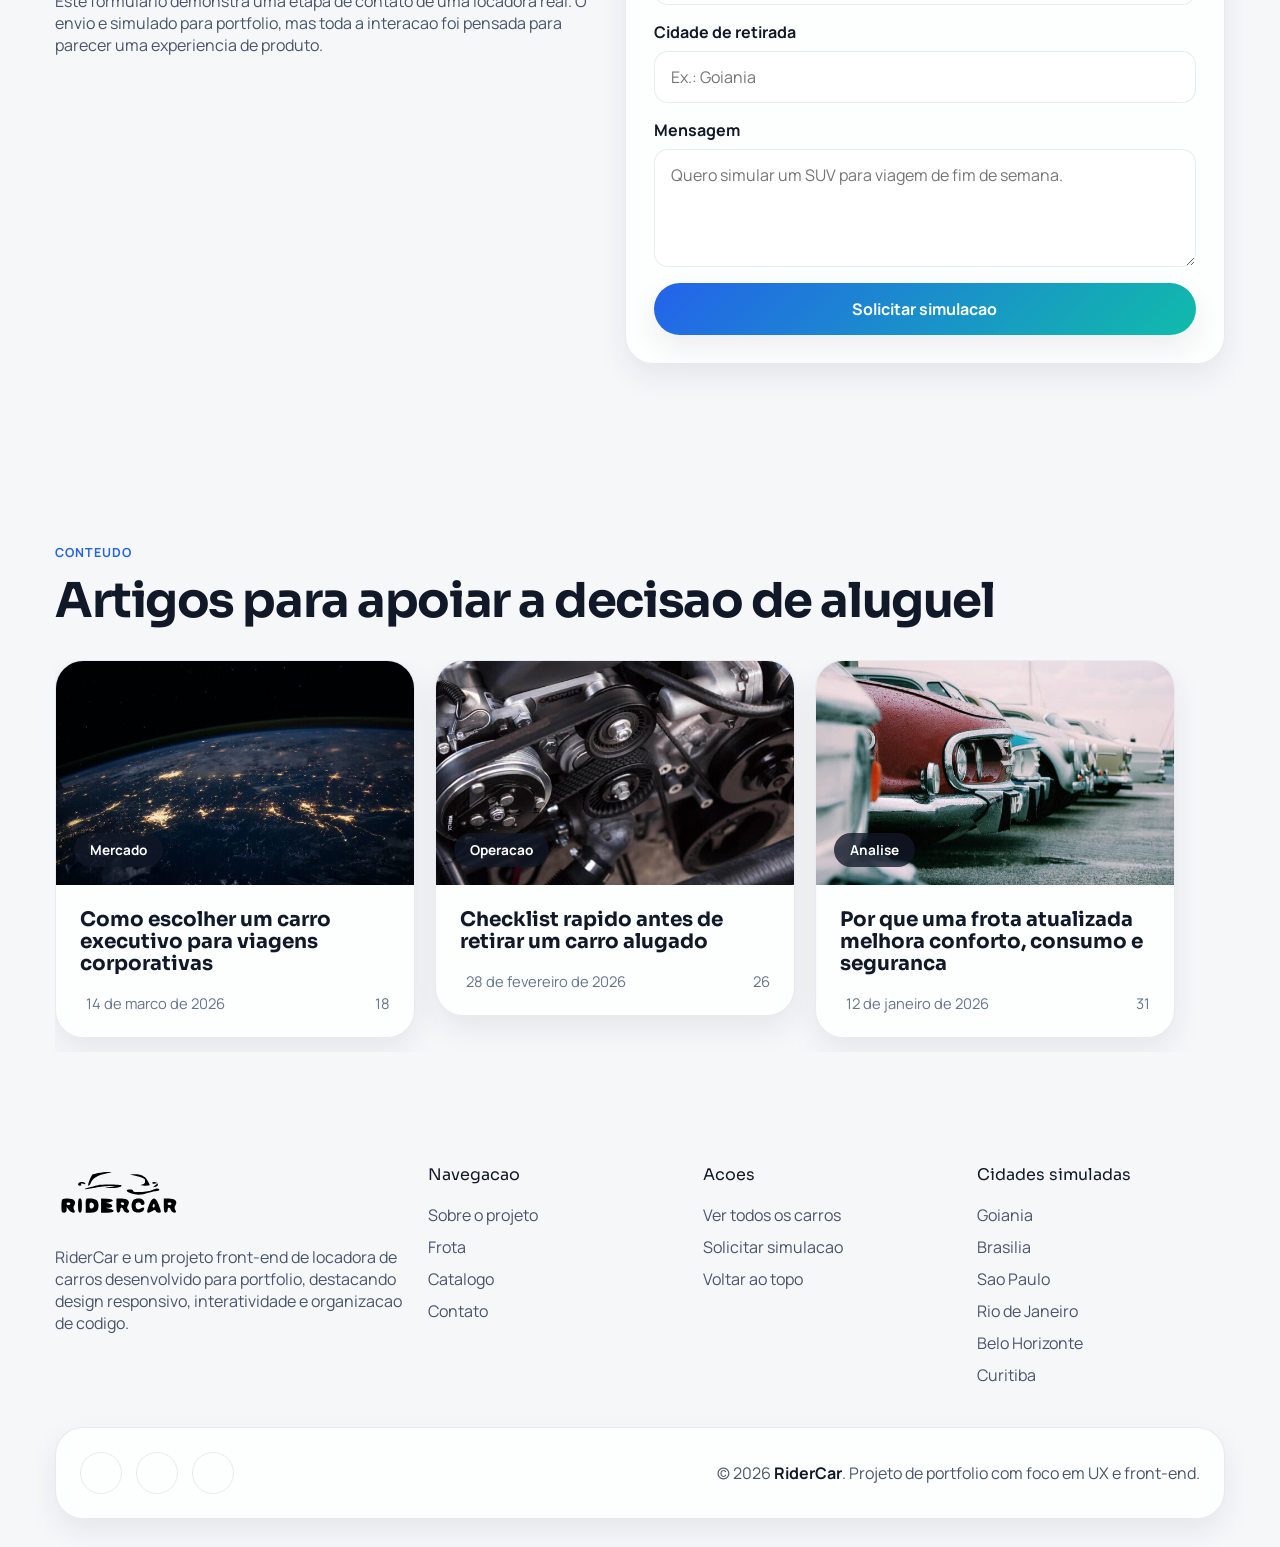
==== commit b171d246: "Improve RiderCar portfolio site" ====
--- a/index.html
+++ b/index.html
@@ -1,1022 +1,453 @@
-<!DOCTYPE html>
-<html lang="pt-br">
-
-<head>
-  <meta charset="UTF-8">
-  <meta http-equiv="X-UA-Compatible" content="IE=edge">
-  <meta name="viewport" content="width=device-width, initial-scale=1.0">
-  <title>RiderCar - Alugue Seu Carro Favorito</title>
-
-  <link rel="shortcut icon" href="./favicon.svg" type="image/svg+xml">
-
-  <link rel="stylesheet" href="./assets/css/style.css">
-
-  <link rel="preconnect" href="https://fonts.googleapis.com">
-  <link rel="preconnect" href="https://fonts.gstatic.com" crossorigin>
-  <link href="https://fonts.googleapis.com/css2?family=Nunito:wght@400;600&family=Open+Sans&display=swap"
-    rel="stylesheet">
-</head>
-
-<body>
-
-  <header class="header" data-header>
-    <div class="container">
-
-      <div class="overlay" data-overlay></div>
-
-      <a href="#" class="logo">
-        <img src="./assets/images/logo.svg" alt="Logo Ridex">
-      </a>
-
-      <nav class="navbar" data-navbar>
-        <ul class="navbar-list">
-
-          <li>
-            <a href="#home" class="navbar-link" data-nav-link>Início</a>
-          </li>
-
-          <li>
-            <a href="#featured-car" class="navbar-link" data-nav-link>Explorar Carros</a>
-          </li>
-
-          <li>
-            <a href="#" class="navbar-link" data-nav-link>Sobre Nós</a>
-          </li>
-
-          <li>
-            <a href="#blog" class="navbar-link" data-nav-link>Blog</a>
-          </li>
-
-        </ul>
-      </nav>
-
-      <div class="header-actions">
-
-        <div class="header-contact">
-          <a href="tel:88002345678" class="contact-link">62 4321-1234</a>
-
-          <span class="contact-time">Seg - Sab: 9:00 am - 6:00 pm</span>
-        </div>
-
-        <a href="#featured-car" class="btn" aria-labelledby="aria-label-txt">
-          <ion-icon name="car-outline"></ion-icon>
-
-          <span id="aria-label-txt">Explorar Carros</span>
-        </a>
-
-        <a href="#" class="btn user-btn" aria-label="Perfil">
-          <ion-icon name="person-outline"></ion-icon>
-        </a>
-
-        <button class="nav-toggle-btn" data-nav-toggle-btn aria-label="Alternar Menu">
-          <span class="one"></span>
-          <span class="two"></span>
-          <span class="three"></span>
-        </button>
-
-      </div>
-
-    </div>
-  </header>
-
-
-
-
-
-  <main>
-    <article>
-
-      <section class="section hero" id="home">
-        <div class="container">
-
-          <div class="hero-content">
-            <h2 class="h1 hero-title">A maneira mais fácil de assumir um contrato de locação</h2>
-
-            <p class="hero-text">
-              Explore nosso catálogo
-            </p>
-          </div>
-
-          <div class="hero-banner"></div>
-
-          <form action="" class="hero-form">
-
-            <div class="input-wrapper">
-              <label for="input-1" class="input-label">Carro, modelo ou marca</label>
-
-              <input type="text" name="car-model" id="input-1" class="input-field"
-                placeholder="Qual carro você está procurando?">
-            </div>
-
-            <div class="input-wrapper">
-              <label for="input-2" class="input-label">Max. pagamento mensal</label>
-
-              <input type="text" name="monthly-pay" id="input-2" class="input-field" placeholder="Adicione uma quantia em R$">
-            </div>
-
-            <div class="input-wrapper">
-              <label for="input-3" class="input-label">Ano de fabricação</label>
-
-              <input type="text" name="year" id="input-3" class="input-field" placeholder="Adicione um ano mínimo de fabricação">
-            </div>
-
-            <button type="submit" class="btn">BUSCAR</button>
-
-          </form>
-
-        </div>
-      </section>
-
-
-
-
-
-      <section class="section featured-car" id="featured-car">
-        <div class="container">
-
-          <div class="title-wrapper">
-            <h2 class="h2 section-title">Carros em Destaque</h2>
-
-            <a href="#" class="featured-car-link">
-              <span>Ver Mais</span>
-
-              <ion-icon name="arrow-forward-outline"></ion-icon>
-            </a>
-          </div>
-
-          <ul class="featured-car-list">
-
-            <li>
-              <div class="featured-car-card">
-
-                <figure class="card-banner">
-                  <img src="./assets/images/car-1.jpg" alt="Toyota RAV4 2021" loading="lazy" width="440" height="300"
-                    class="w-100">
-                </figure>
-
-                <div class="card-content">
-
-                  <div class="card-title-wrapper">
-                    <h3 class="h3 card-title">
-                      <a href="#">Toyota RAV4</a>
-                    </h3>
-
-                    <data class="year" value="2021">2021</data>
-                  </div>
-
-                  <ul class="card-list">
-
-                    <li class="card-list-item">
-                      <ion-icon name="people-outline"></ion-icon>
-
-                      <span class="card-item-text">4 pessoas</span>
-                    </li>
-
-                    <li class="card-list-item">
-                      <ion-icon name="flash-outline"></ion-icon>
-
-                      <span class="card-item-text">Híbrido</span>
-                    </li>
-
-                    <li class="card-list-item">
-                      <ion-icon name="speedometer-outline"></ion-icon>
-
-                      <span class="card-item-text">6.1km / litro</span>
-                    </li>
-
-                    <li class="card-list-item">
-                      <ion-icon name="hardware-chip-outline"></ion-icon>
-
-                      <span class="card-item-text">Automático</span>
-                    </li>
-
-                  </ul>
-
-                  <div class="card-price-wrapper">
-
-                    <p class="card-price">
-                      <strong>R$440</strong> / mês
-                    </p>
-
-                    <button class="btn fav-btn" aria-label="Adicionar à lista de favoritos">
-                      <ion-icon name="heart-outline"></ion-icon>
-                    </button>
-
-                    <button class="btn">Alugar Agora</button>
-
-                  </div>
-
-                </div>
-
-              </div>
-            </li>
-
-            <li>
-              <div class="featured-car-card">
-
-                <figure class="card-banner">
-                  <img src="./assets/images/car-2.jpg" alt="BMW Série 3 2019" loading="lazy" width="440" height="300"
-                    class="w-100">
-                </figure>
-
-                <div class="card-content">
-
-                  <div class="card-title-wrapper">
-                    <h3 class="h3 card-title">
-                      <a href="#">BMW Série 3</a>
-                    </h3>
-
-                    <data class="year" value="2019">2019</data>
-                  </div>
-
-                  <ul class="card-list">
-
-                    <li class="card-list-item">
-                      <ion-icon name="people-outline"></ion-icon>
-
-                      <span class="card-item-text">4 Pessoas</span>
-                    </li>
-
-                    <li class="card-list-item">
-                      <ion-icon name="flash-outline"></ion-icon>
-
-                      <span class="card-item-text">Gasolina</span>
-                    </li>
-
-                    <li class="card-list-item">
-                      <ion-icon name="speedometer-outline"></ion-icon>
-
-                      <span class="card-item-text">8.2km / litro</span>
-                    </li>
-
-                    <li class="card-list-item">
-                      <ion-icon name="hardware-chip-outline"></ion-icon>
-
-                      <span class="card-item-text">Automático</span>
-                    </li>
-
-                  </ul>
-
-                  <div class="card-price-wrapper">
-
-                    <p class="card-price">
-                      <strong>R$350</strong> / mês
-                    </p>
-
-                    <button class="btn fav-btn" aria-label="Adicionar à lista de favoritos">
-                      <ion-icon name="heart-outline"></ion-icon>
-                    </button>
-
-                    <button class="btn">Alugar Agora</button>
-
-                  </div>
-
-                </div>
-
-              </div>
-            </li>
-
-            <li>
-              <div class="featured-car-card">
-
-                <figure class="card-banner">
-                  <img src="./assets/images/car-3.jpg" alt="Volkswagen T-Cross 2020" loading="lazy" width="440"
-                    height="300" class="w-100">
-                </figure>
-
-                <div class="card-content">
-
-                  <div class="card-title-wrapper">
-                    <h3 class="h3 card-title">
-                      <a href="#">Volkswagen T-Cross</a>
-                    </h3>
-
-                    <data class="year" value="2020">2020</data>
-                  </div>
-
-                  <ul class="card-list">
-
-                    <li class="card-list-item">
-                      <ion-icon name="people-outline"></ion-icon>
-
-                      <span class="card-item-text">4 Pessoas</span>
-                    </li>
-
-                    <li class="card-list-item">
-                      <ion-icon name="flash-outline"></ion-icon>
-
-                      <span class="card-item-text">Gasolina</span>
-                    </li>
-
-                    <li class="card-list-item">
-                      <ion-icon name="speedometer-outline"></ion-icon>
-
-                      <span class="card-item-text">5.3km / litro</span>
-                    </li>
-
-                    <li class="card-list-item">
-                      <ion-icon name="hardware-chip-outline"></ion-icon>
-
-                      <span class="card-item-text">Automático</span>
-                    </li>
-
-                  </ul>
-
-                  <div class="card-price-wrapper">
-
-                    <p class="card-price">
-                      <strong>R$400</strong> / mês
-                    </p>
-
-                    <button class="btn fav-btn" aria-label="Adicionar à lista de favoritos">
-                      <ion-icon name="heart-outline"></ion-icon>
-                    </button>
-
-                    <button class="btn">Alugar Agora</button>
-
-                  </div>
-
-                </div>
-
-              </div>
-            </li>
-
-            <li>
-              <div class="featured-car-card">
-
-                <figure class="card-banner">
-                  <img src="./assets/images/car-4.jpg" alt="Cadillac Escalade 2020" loading="lazy" width="440"
-                    height="300" class="w-100">
-                </figure>
-
-                <div class="card-content">
-
-                  <div class="card-title-wrapper">
-                    <h3 class="h3 card-title">
-                      <a href="#">Cadillac Escalade</a>
-                    </h3>
-
-                    <data class="year" value="2020">2020</data>
-                  </div>
-
-                  <ul class="card-list">
-
-                    <li class="card-list-item">
-                      <ion-icon name="people-outline"></ion-icon>
-
-                      <span class="card-item-text">4 Pessoas</span>
-                    </li>
-
-                    <li class="card-list-item">
-                      <ion-icon name="flash-outline"></ion-icon>
-
-                      <span class="card-item-text">Gasolina</span>
-                    </li>
-
-                    <li class="card-list-item">
-                      <ion-icon name="speedometer-outline"></ion-icon>
-
-                      <span class="card-item-text">7.7km / litro</span>
-                    </li>
-
-                    <li class="card-list-item">
-                      <ion-icon name="hardware-chip-outline"></ion-icon>
-
-                      <span class="card-item-text">Automático</span>
-                    </li>
-
-                  </ul>
-
-                  <div class="card-price-wrapper">
-
-                    <p class="card-price">
-                      <strong>R$620</strong> / mês
-                    </p>
-
-                    <button class="btn fav-btn" aria-label="Adicionar à lista de favoritos">
-                      <ion-icon name="heart-outline"></ion-icon>
-                    </button>
-
-                    <button class="btn">Alugar Agora</button>
-
-                  </div>
-
-                </div>
-
-              </div>
-            </li>
-
-            <li>
-              <div class="featured-car-card">
-
-                <figure class="card-banner">
-                  <img src="./assets/images/car-5.jpg" alt="BMW Série 4 GTI 2021" loading="lazy" width="440"
-                    height="300" class="w-100">
-                </figure>
-
-                <div class="card-content">
-
-                  <div class="card-title-wrapper">
-                    <h3 class="h3 card-title">
-                      <a href="#">BMW Série 4 GTI</a>
-                    </h3>
-
-                    <data class="year" value="2021">2021</data>
-                  </div>
-
-                  <ul class="card-list">
-
-                    <li class="card-list-item">
-                      <ion-icon name="people-outline"></ion-icon>
-
-                      <span class="card-item-text">4 Pessoas</span>
-                    </li>
-
-                    <li class="card-list-item">
-                      <ion-icon name="flash-outline"></ion-icon>
-
-                      <span class="card-item-text">Gasolina</span>
-                    </li>
-
-                    <li class="card-list-item">
-                      <ion-icon name="speedometer-outline"></ion-icon>
-
-                      <span class="card-item-text">7.6km / litro</span>
-                    </li>
-
-                    <li class="card-list-item">
-                      <ion-icon name="hardware-chip-outline"></ion-icon>
-
-                      <span class="card-item-text">Automático</span>
-                    </li>
-
-                  </ul>
-
-                  <div class="card-price-wrapper">
-
-                    <p class="card-price">
-                      <strong>R$530</strong> / mês
-                    </p>
-
-                    <button class="btn fav-btn" aria-label="Adicionar à lista de favoritos">
-                      <ion-icon name="heart-outline"></ion-icon>
-                    </button>
-
-                    <button class="btn">Alugar Agora</button>
-
-                  </div>
-
-                </div>
-
-              </div>
-            </li>
-
-            <li>
-              <div class="featured-car-card">
-
-                <figure class="card-banner">
-                  <img src="./assets/images/car-6.jpg" alt="BMW Série 4 2019" loading="lazy" width="440" height="300"
-                    class="w-100">
-                </figure>
-
-                <div class="card-content">
-
-                  <div class="card-title-wrapper">
-                    <h3 class="h3 card-title">
-                      <a href="#">BMW Série 4</a>
-                    </h3>
-
-                    <data class="year" value="2019">2019</data>
-                  </div>
-
-                  <ul class="card-list">
-
-                    <li class="card-list-item">
-                      <ion-icon name="people-outline"></ion-icon>
-
-                      <span class="card-item-text">4 Pessoas</span>
-                    </li>
-
-                    <li class="card-list-item">
-                      <ion-icon name="flash-outline"></ion-icon>
-
-                      <span class="card-item-text">Gasolina</span>
-                    </li>
-
-                    <li class="card-list-item">
-                      <ion-icon name="speedometer-outline"></ion-icon>
-
-                      <span class="card-item-text">7.2km / litro</span>
-                    </li>
-
-                    <li class="card-list-item">
-                      <ion-icon name="hardware-chip-outline"></ion-icon>
-
-                      <span class="card-item-text">Automático</span>
-                    </li>
-
-                  </ul>
-
-                  <div class="card-price-wrapper">
-
-                    <p class="card-price">
-                      <strong>R$490</strong> / mês
-                    </p>
-
-                    <button class="btn fav-btn" aria-label="Adicionar à lista de favoritos">
-                      <ion-icon name="heart-outline"></ion-icon>
-                    </button>
-
-                    <button class="btn">Alugar Agora</button>
-
-                  </div>
-
-                </div>
-
-              </div>
-            </li>
-
-          </ul>
-
-        </div>
-      </section>
-
-
-
-
-
-      <section class="section get-start">
-        <div class="container">
-
-          <h2 class="h2 section-title">Comece em 4 passos simples</h2>
-
-          <ul class="get-start-list">
-
-            <li>
-              <div class="get-start-card">
-
-                <div class="card-icon icon-1">
-                  <ion-icon name="person-add-outline"></ion-icon>
-                </div>
-
-                <h3 class="card-title">Crie um perfil</h3>
-
-                <p class="card-text">
-                  Se você for usar uma passagem de Lorem Ipsum, precisa ter certeza.
-                </p>
-
-                <a href="#" class="card-link">Comece agora</a>
-
-              </div>
-            </li>
-
-            <li>
-              <div class="get-start-card">
-
-                <div class="card-icon icon-2">
-                  <ion-icon name="car-outline"></ion-icon>
-                </div>
-
-                <h3 class="card-title">Diga-nos qual carro você quer</h3>
-
-                <p class="card-text">
-                  Várias versões evoluíram ao longo dos anos, às vezes por acidente, às vezes de propósito.
-                </p>
-
-              </div>
-            </li>
-
-            <li>
-              <div class="get-start-card">
-
-                <div class="card-icon icon-3">
-                  <ion-icon name="person-outline"></ion-icon>
-                </div>
-
-                <h3 class="card-title">Combine com um vendedor</h3>
-
-                <p class="card-text">
-                  Para fazer um livro de amostras de tipos. Ele sobreviveu não apenas a cinco séculos, mas também ao salto para o eletrônico.
-                </p>
-
-              </div>
-            </li>
-
-            <li>
-              <div class="get-start-card">
-
-                <div class="card-icon icon-4">
-                  <ion-icon name="card-outline"></ion-icon>
-                </div>
-
-                <h3 class="card-title">Feche um negócio</h3>
-
-                <p class="card-text">
-                  Existem muitas variações de passagens de Lorem disponíveis, mas a maioria sofreu alteração.
-                </p>
-
-              </div>
-            </li>
-
-          </ul>
-
-        </div>
-      </section>
-
-
-
-
-
-      <section class="section blog" id="blog">
-        <div class="container">
-
-          <h2 class="h2 section-title">Nosso Blog</h2>
-
-          <ul class="blog-list has-scrollbar">
-
-            <li>
-              <div class="blog-card">
-
-                <figure class="card-banner">
-
-                  <a href="#">
-                    <img src="./assets/images/blog-1.jpg" alt="Abertura de novos escritórios da empresa" loading="lazy"
-                      class="w-100">
-                  </a>
-
-                  <a href="#" class="btn card-badge">Empresa</a>
-
-                </figure>
-
-                <div class="card-content">
-
-                  <h3 class="h3 card-title">
-                    <a href="#">Abertura de novos escritórios da empresa</a>
-                  </h3>
-
-                  <div class="card-meta">
-
-                    <div class="publish-date">
-                      <ion-icon name="time-outline"></ion-icon>
-
-                      <time datetime="2022-01-14">14 de Janeiro, 2022</time>
-                    </div>
-
-                    <div class="comments">
-                      <ion-icon name="chatbubble-ellipses-outline"></ion-icon>
-
-                      <data value="114">114</data>
-                    </div>
-
-                  </div>
-
-                </div>
-
-              </div>
-            </li>
-
-            <li>
-              <div class="blog-card">
-
-                <figure class="card-banner">
-
-                  <a href="#">
-                    <img src="./assets/images/blog-2.jpg" alt="Quais carros são mais vulneráveis" loading="lazy"
-                      class="w-100">
-                  </a>
-
-                  <a href="#" class="btn card-badge">Reparo</a>
-
-                </figure>
-
-                <div class="card-content">
-
-                  <h3 class="h3 card-title">
-                    <a href="#">Quais carros são mais vulneráveis</a>
-                  </h3>
-
-                  <div class="card-meta">
-
-                    <div class="publish-date">
-                      <ion-icon name="time-outline"></ion-icon>
-
-                      <time datetime="2022-01-14">14 de Janeiro, 2022</time>
-                    </div>
-
-                    <div class="comments">
-                      <ion-icon name="chatbubble-ellipses-outline"></ion-icon>
-
-                      <data value="114">114</data>
-                    </div>
-
-                  </div>
-
-                </div>
-
-              </div>
-            </li>
-
-            <li>
-              <div class="blog-card">
-
-                <figure class="card-banner">
-
-                  <a href="#">
-                    <img src="./assets/images/blog-3.jpg" alt="Estatísticas mostraram qual idade média" loading="lazy"
-                      class="w-100">
-                  </a>
-
-                  <a href="#" class="btn card-badge">Carros</a>
-
-                </figure>
-
-                <div class="card-content">
-
-                  <h3 class="h3 card-title">
-                    <a href="#">Estatísticas mostraram qual idade média</a>
-                  </h3>
-
-                  <div class="card-meta">
-
-                    <div class="publish-date">
-                      <ion-icon name="time-outline"></ion-icon>
-
-                      <time datetime="2022-01-14">14 de Janeiro, 2022</time>
-                    </div>
-
-                    <div class="comments">
-                      <ion-icon name="chatbubble-ellipses-outline"></ion-icon>
-
-                      <data value="114">114</data>
-                    </div>
-
-                  </div>
-
-                </div>
-
-              </div>
-            </li>
-
-            <li>
-              <div class="blog-card">
-
-                <figure class="card-banner">
-
-                  <a href="#">
-                    <img src="./assets/images/blog-4.jpg" alt="O que é necessário ao alugar um carro?" loading="lazy"
-                      class="w-100">
-                  </a>
-
-                  <a href="#" class="btn card-badge">Carros</a>
-
-                </figure>
-
-                <div class="card-content">
-
-                  <h3 class="h3 card-title">
-                    <a href="#">O que é necessário ao alugar um carro?</a>
-                  </h3>
-
-                  <div class="card-meta">
-
-                    <div class="publish-date">
-                      <ion-icon name="time-outline"></ion-icon>
-
-                      <time datetime="2022-01-14">14 de Janeiro, 2022</time>
-                    </div>
-
-                    <div class="comments">
-                      <ion-icon name="chatbubble-ellipses-outline"></ion-icon>
-
-                      <data value="114">114</data>
-                    </div>
-
-                  </div>
-
-                </div>
-
-              </div>
-            </li>
-
-            <li>
-              <div class="blog-card">
-
-                <figure class="card-banner">
-
-                  <a href="#">
-                    <img src="./assets/images/blog-5.jpg" alt="Novas regras para o manuseio de nossos carros" loading="lazy"
-                      class="w-100">
-                  </a>
-
-                  <a href="#" class="btn card-badge">Empresa</a>
-
-                </figure>
-
-                <div class="card-content">
-
-                  <h3 class="h3 card-title">
-                    <a href="#">Novas regras para o manuseio de nossos carros</a>
-                  </h3>
-
-                  <div class="card-meta">
-
-                    <div class="publish-date">
-                      <ion-icon name="time-outline"></ion-icon>
-
-                      <time datetime="2022-01-14">14 de Janeiro, 2022</time>
-                    </div>
-
-                    <div class="comments">
-                      <ion-icon name="chatbubble-ellipses-outline"></ion-icon>
-
-                      <data value="114">114</data>
-                    </div>
-
-                  </div>
-
-                </div>
-
-              </div>
-            </li>
-
-          </ul>
-
-        </div>
-      </section>
-
-    </article>
-  </main>
-
-
-
-
-
-  <footer class="footer">
-    <div class="container">
-
-      <div class="footer-top">
-
-        <div class="footer-brand">
-          <a href="#" class="logo">
-            <img src="./assets/images/logo.svg" alt="Logo RiderCar">
-          </a>
-
-          <p class="footer-text">
-            Procure por aluguéis de carros baratos. Com uma frota diversificada de 19.000 veículos, a RiderCar oferece aos seus consumidores uma seleção atraente e divertida.
-          </p>
-        </div>
-
-        <ul class="footer-list">
-
-          <li>
-            <p class="footer-list-title">Empresa</p>
-          </li>
-
-          <li>
-            <a href="#" class="footer-link">Sobre nós</a>
-          </li>
-
-          <li>
-            <a href="#" class="footer-link">Planos de preços</a>
-          </li>
-
-          <li>
-            <a href="#" class="footer-link">Nosso blog</a>
-          </li>
-
-          <li>
-            <a href="#" class="footer-link">Contatos</a>
-          </li>
-
-        </ul>
-
-        <ul class="footer-list">
-
-          <li>
-            <p class="footer-list-title">Suporte</p>
-          </li>
-
-          <li>
-            <a href="#" class="footer-link">Central de ajuda</a>
-          </li>
-
-          <li>
-            <a href="#" class="footer-link">Faça uma pergunta</a>
-          </li>
-
-          <li>
-            <a href="#" class="footer-link">Política de privacidade</a>
-          </li>
-
-          <li>
-            <a href="#" class="footer-link">Termos e condições</a>
-          </li>
-
-        </ul>
-
-        <ul class="footer-list">
-
-          <li>
-            <p class="footer-list-title">Cidades Atendidas</p>
-          </li>
-
-          <li>
-            <a href="#" class="footer-link">Goiânia</a>
-          </li>
-
-          <li>
-            <a href="#" class="footer-link">Rio de Janeiro</a>
-          </li>
-
-          <li>
-            <a href="#" class="footer-link">São Paulo</a>
-          </li>
-
-          <li>
-            <a href="#" class="footer-link">Belo Horizonte</a>
-          </li>
-
-          <li>
-            <a href="#" class="footer-link">Brasília</a>
-          </li>
-
-          <li>
-            <a href="#" class="footer-link">Aparecida de Goiânia</a>
-          </li>
-
-          <li>
-            <a href="#" class="footer-link">Curitiba</a>
-          </li>
-
-          <li>
-            <a href="#" class="footer-link">Jataí</a>
-          </li>
-
-        </ul>
-
-      </div>
-
-      <div class="footer-bottom">
-
-        <ul class="social-list">
-
-          <li>
-            <a href="#" class="social-link">
-              <ion-icon name="logo-facebook"></ion-icon>
-            </a>
-          </li>
-
-          <li>
-            <a href="#" class="social-link">
-              <ion-icon name="logo-instagram"></ion-icon>
-            </a>
-          </li>
-
-          <li>
-            <a href="#" class="social-link">
-              <ion-icon name="logo-twitter"></ion-icon>
-            </a>
-          </li>
-
-          <li>
-            <a href="#" class="social-link">
-              <ion-icon name="logo-linkedin"></ion-icon>
-            </a>
-          </li>
-
-          <li>
-            <a href="#" class="social-link">
-              <ion-icon name="logo-skype"></ion-icon>
-            </a>
-          </li>
-
-          <li>
-            <a href="#" class="social-link">
-              <ion-icon name="mail-outline"></ion-icon>
-            </a>
-          </li>
-
-        </ul>
-
-        <p class="copyright">
-          &copy; 2022 <a href="#">codedbyfaellim</a>. Todos os Direitos Reservados
-        </p>
-
-      </div>
-
-    </div>
-  </footer>
-
-
-
-
-
-  <script src="./assets/js/script.js"></script>
-
-  <script type="module" src="https://unpkg.com/ionicons@5.5.2/dist/ionicons/ionicons.esm.js"></script>
-  <script nomodule src="https://unpkg.com/ionicons@5.5.2/dist/ionicons/ionicons.js"></script>
-
-</body>
-
-</html>
-```+<!DOCTYPE html>
+<html lang="pt-BR">
+<head>
+  <meta charset="UTF-8">
+  <meta http-equiv="X-UA-Compatible" content="IE=edge">
+  <meta name="viewport" content="width=device-width, initial-scale=1.0">
+  <title>RiderCar | Locadora de carros moderna para sua proxima viagem</title>
+  <meta
+    name="description"
+    content="Projeto front-end de locadora de carros com foco em responsividade, filtros de busca, simulacao de reserva, modo escuro e experiencia moderna para portfolio.">
+  <meta name="theme-color" content="#1d4ed8">
+  <meta property="og:type" content="website">
+  <meta property="og:title" content="RiderCar | Locadora de carros moderna para portfolio">
+  <meta
+    property="og:description"
+    content="Explore uma landing page de locadora com busca interativa, carros renderizados via JavaScript, simulacao de aluguel e layout responsivo.">
+  <meta property="og:image" content="./assets/images/preview.png">
+  <meta property="og:locale" content="pt_BR">
+  <meta name="twitter:card" content="summary_large_image">
+  <meta name="twitter:title" content="RiderCar | Locadora de carros moderna para portfolio">
+  <meta
+    name="twitter:description"
+    content="Projeto front-end responsivo de aluguel de carros com SEO basico, dark mode e interacoes reais.">
+
+  <link rel="shortcut icon" href="./favicon.svg" type="image/svg+xml">
+  <link rel="stylesheet" href="./assets/css/style.css">
+
+  <link rel="preconnect" href="https://fonts.googleapis.com">
+  <link rel="preconnect" href="https://fonts.gstatic.com" crossorigin>
+  <link
+    href="https://fonts.googleapis.com/css2?family=Manrope:wght@400;500;600;700;800&family=Sora:wght@600;700;800&display=swap"
+    rel="stylesheet">
+</head>
+<body>
+
+  <header class="header" data-header>
+    <div class="container">
+      <div class="overlay" data-overlay></div>
+
+      <a href="#home" class="logo" aria-label="RiderCar, voltar ao inicio">
+        <img src="./assets/images/logo.svg" alt="Logotipo RiderCar">
+      </a>
+
+      <nav class="navbar" data-navbar>
+        <ul class="navbar-list">
+          <li><a href="#home" class="navbar-link" data-nav-link>Inicio</a></li>
+          <li><a href="#featured-car" class="navbar-link" data-nav-link>Frota</a></li>
+          <li><a href="catalogo.html" class="navbar-link">Catalogo</a></li>
+          <li><a href="#about" class="navbar-link" data-nav-link>Sobre</a></li>
+          <li><a href="#contact" class="navbar-link" data-nav-link>Contato</a></li>
+        </ul>
+      </nav>
+
+      <div class="header-actions">
+        <div class="header-contact">
+          <a href="tel:+556243211234" class="contact-link">(62) 4321-1234</a>
+          <span class="contact-time">Seg a Sab, 9h as 18h</span>
+        </div>
+
+        <button type="button" class="btn btn-secondary theme-toggle" data-theme-toggle aria-label="Alternar tema">
+          <ion-icon name="moon-outline"></ion-icon>
+          <span>Modo escuro</span>
+        </button>
+
+        <a href="catalogo.html" class="btn" aria-label="Abrir catalogo completo">
+          <ion-icon name="car-sport-outline"></ion-icon>
+          <span>Catalogo completo</span>
+        </a>
+
+        <button class="nav-toggle-btn" data-nav-toggle-btn aria-label="Alternar menu">
+          <span class="one"></span>
+          <span class="two"></span>
+          <span class="three"></span>
+        </button>
+      </div>
+    </div>
+  </header>
+
+  <main>
+    <article>
+      <section class="section hero" id="home">
+        <div class="container hero-grid">
+          <div class="hero-content">
+            <p class="section-eyebrow">Locacao premium com experiencia digital</p>
+            <h1 class="h1 hero-title">Alugue o carro ideal para trabalho, lazer ou viagens em poucos minutos.</h1>
+            <p class="hero-text">
+              A RiderCar e um projeto front-end de locadora criado para portfolio, com foco em layout profissional,
+              responsividade, microinteracoes e uma jornada clara de busca e reserva.
+            </p>
+
+            <div class="hero-actions">
+              <a href="#featured-car" class="btn">Ver destaques</a>
+              <button type="button" class="btn btn-secondary" data-open-contact>
+                <ion-icon name="chatbubble-ellipses-outline"></ion-icon>
+                <span>Falar com consultor</span>
+              </button>
+            </div>
+
+            <ul class="hero-highlights" aria-label="Indicadores da RiderCar">
+              <li>
+                <strong>25 modelos</strong>
+                <span>no catalogo expandido</span>
+              </li>
+              <li>
+                <strong>24h</strong>
+                <span>suporte para reservas</span>
+              </li>
+              <li>
+                <strong>5 cidades</strong>
+                <span>com retirada agendada</span>
+              </li>
+            </ul>
+          </div>
+
+          <div class="hero-visual">
+            <div class="hero-banner" role="img" aria-label="SUV branco em destaque para locacao"></div>
+            <div class="hero-card">
+              <p class="hero-card-label">Reserva mais procurada</p>
+              <h2>BMW Serie 3</h2>
+              <p>Retirada em Goiania, diaria estimada a partir de R$ 289.</p>
+            </div>
+          </div>
+
+          <form class="hero-form" data-filter-form>
+            <div class="input-wrapper">
+              <label for="input-brand" class="input-label">Marca ou modelo</label>
+              <input type="text" name="query" id="input-brand" class="input-field" placeholder="Ex.: BMW ou SUV">
+            </div>
+
+            <div class="input-wrapper">
+              <label for="input-price" class="input-label">Orcamento mensal maximo</label>
+              <input type="number" name="price" id="input-price" class="input-field" placeholder="Ex.: 500">
+            </div>
+
+            <div class="input-wrapper">
+              <label for="input-year" class="input-label">Ano minimo</label>
+              <input type="number" name="year" id="input-year" class="input-field" placeholder="Ex.: 2020">
+            </div>
+
+            <button type="submit" class="btn">Buscar</button>
+          </form>
+        </div>
+      </section>
+
+      <section class="section about" id="about">
+        <div class="container">
+          <div class="section-heading">
+            <p class="section-eyebrow">Sobre o projeto</p>
+            <h2 class="h2 section-title">Um front-end de locadora pensado para portfolio e evolucao tecnica</h2>
+            <p class="section-text">
+              Este projeto apresenta a interface de uma locadora de carros com foco em responsividade, organizacao de
+              codigo, experiencia do usuario e base escalavel para novas features. A proposta e demonstrar como uma
+              landing page estatica pode ganhar cara de produto real.
+            </p>
+          </div>
+
+          <div class="about-grid">
+            <article class="about-card">
+              <ion-icon name="phone-portrait-outline"></ion-icon>
+              <h3 class="h3">Experiencia responsiva</h3>
+              <p>Layout adaptado para mobile, tablet e desktop com hierarquia visual mais clara e CTA consistente.</p>
+            </article>
+
+            <article class="about-card">
+              <ion-icon name="flash-outline"></ion-icon>
+              <h3 class="h3">Interacoes reais</h3>
+              <p>Busca com filtros, modal de reserva, favoritos, modo escuro e mensagens simuladas sem backend.</p>
+            </article>
+
+            <article class="about-card">
+              <ion-icon name="layers-outline"></ion-icon>
+              <h3 class="h3">Catalogo maior</h3>
+              <p>Agora o projeto conta com pagina de catalogo completa, 25 veiculos e navegacao dedicada.</p>
+            </article>
+          </div>
+        </div>
+      </section>
+
+      <section class="section featured-car" id="featured-car">
+        <div class="container">
+          <div class="title-wrapper">
+            <div>
+              <p class="section-eyebrow">Frota em destaque</p>
+              <h2 class="h2 section-title">Escolha um modelo alinhado ao seu perfil de uso</h2>
+            </div>
+
+            <button type="button" class="featured-car-link" data-show-all>
+              <span>Ver todos os veiculos</span>
+              <ion-icon name="arrow-forward-outline"></ion-icon>
+            </button>
+          </div>
+
+          <p class="filter-feedback" data-filter-feedback>
+            Exibindo os principais destaques da frota. Veja o catalogo completo para explorar mais opcoes.
+          </p>
+
+          <ul class="featured-car-list" data-car-list></ul>
+        </div>
+      </section>
+
+      <section class="section get-start" id="how-it-works">
+        <div class="container">
+          <div class="section-heading">
+            <p class="section-eyebrow">Como funciona</p>
+            <h2 class="h2 section-title">Comece em 4 passos simples</h2>
+            <p class="section-text">
+              A jornada de aluguel foi reescrita com explicacoes reais para deixar a experiencia mais crivel e
+              profissional.
+            </p>
+          </div>
+
+          <ul class="get-start-list">
+            <li>
+              <article class="get-start-card">
+                <div class="card-icon icon-1">
+                  <ion-icon name="document-text-outline"></ion-icon>
+                </div>
+                <h3 class="card-title">Informe o que voce precisa</h3>
+                <p class="card-text">
+                  Defina marca, faixa de preco, ano ou categoria para encontrar opcoes alinhadas ao seu orcamento e ao
+                  tipo de trajeto.
+                </p>
+                <a href="catalogo.html" class="card-link">Abrir catalogo</a>
+              </article>
+            </li>
+
+            <li>
+              <article class="get-start-card">
+                <div class="card-icon icon-2">
+                  <ion-icon name="car-outline"></ion-icon>
+                </div>
+                <h3 class="card-title">Compare os modelos disponiveis</h3>
+                <p class="card-text">
+                  Analise capacidade, combustivel, cambio, ano e preco mensal para entender qual carro entrega o melhor
+                  custo-beneficio.
+                </p>
+              </article>
+            </li>
+
+            <li>
+              <article class="get-start-card">
+                <div class="card-icon icon-3">
+                  <ion-icon name="chatbubbles-outline"></ion-icon>
+                </div>
+                <h3 class="card-title">Simule a reserva com um consultor</h3>
+                <p class="card-text">
+                  Ao clicar em "Alugar agora", o site abre uma simulacao com o modelo escolhido para iniciar o contato e
+                  validar disponibilidade.
+                </p>
+              </article>
+            </li>
+
+            <li>
+              <article class="get-start-card">
+                <div class="card-icon icon-4">
+                  <ion-icon name="checkmark-done-outline"></ion-icon>
+                </div>
+                <h3 class="card-title">Confirme retirada e periodo</h3>
+                <p class="card-text">
+                  Depois da simulacao, basta revisar os dados, combinar retirada e finalizar a proposta de aluguel.
+                </p>
+              </article>
+            </li>
+          </ul>
+        </div>
+      </section>
+
+      <section class="section contact" id="contact">
+        <div class="container contact-grid">
+          <div class="contact-content">
+            <p class="section-eyebrow">Atendimento</p>
+            <h2 class="h2 section-title">Receba uma simulacao personalizada para sua proxima locacao</h2>
+            <p class="section-text">
+              Este formulario demonstra uma etapa de contato de uma locadora real. O envio e simulado para portfolio,
+              mas toda a interacao foi pensada para parecer uma experiencia de produto.
+            </p>
+          </div>
+
+          <form class="contact-form" data-contact-form>
+            <label>
+              <span>Nome</span>
+              <input type="text" name="name" placeholder="Seu nome completo" required>
+            </label>
+            <label>
+              <span>E-mail</span>
+              <input type="email" name="email" placeholder="voce@exemplo.com" required>
+            </label>
+            <label>
+              <span>Cidade de retirada</span>
+              <input type="text" name="city" placeholder="Ex.: Goiania" required>
+            </label>
+            <label>
+              <span>Mensagem</span>
+              <textarea name="message" rows="4" placeholder="Quero simular um SUV para viagem de fim de semana."></textarea>
+            </label>
+            <button type="submit" class="btn">Solicitar simulacao</button>
+          </form>
+        </div>
+      </section>
+
+      <section class="section blog" id="blog">
+        <div class="container">
+          <div class="section-heading">
+            <p class="section-eyebrow">Conteudo</p>
+            <h2 class="h2 section-title">Artigos para apoiar a decisao de aluguel</h2>
+          </div>
+
+          <ul class="blog-list has-scrollbar">
+            <li>
+              <article class="blog-card">
+                <figure class="card-banner">
+                  <img src="./assets/images/blog-1.jpg" alt="Equipe RiderCar reunida em um escritorio moderno" loading="lazy" class="w-100">
+                  <span class="btn card-badge">Mercado</span>
+                </figure>
+                <div class="card-content">
+                  <h3 class="h3 card-title">Como escolher um carro executivo para viagens corporativas</h3>
+                  <div class="card-meta">
+                    <div class="publish-date">
+                      <ion-icon name="time-outline"></ion-icon>
+                      <time datetime="2026-03-14">14 de marco de 2026</time>
+                    </div>
+                    <div class="comments">
+                      <ion-icon name="chatbubble-ellipses-outline"></ion-icon>
+                      <data value="18">18</data>
+                    </div>
+                  </div>
+                </div>
+              </article>
+            </li>
+
+            <li>
+              <article class="blog-card">
+                <figure class="card-banner">
+                  <img src="./assets/images/blog-2.jpg" alt="Veiculo em manutencao preventiva antes da locacao" loading="lazy" class="w-100">
+                  <span class="btn card-badge">Operacao</span>
+                </figure>
+                <div class="card-content">
+                  <h3 class="h3 card-title">Checklist rapido antes de retirar um carro alugado</h3>
+                  <div class="card-meta">
+                    <div class="publish-date">
+                      <ion-icon name="time-outline"></ion-icon>
+                      <time datetime="2026-02-28">28 de fevereiro de 2026</time>
+                    </div>
+                    <div class="comments">
+                      <ion-icon name="chatbubble-ellipses-outline"></ion-icon>
+                      <data value="26">26</data>
+                    </div>
+                  </div>
+                </div>
+              </article>
+            </li>
+
+            <li>
+              <article class="blog-card">
+                <figure class="card-banner">
+                  <img src="./assets/images/blog-3.jpg" alt="Painel com indicadores de idade media da frota" loading="lazy" class="w-100">
+                  <span class="btn card-badge">Analise</span>
+                </figure>
+                <div class="card-content">
+                  <h3 class="h3 card-title">Por que uma frota atualizada melhora conforto, consumo e seguranca</h3>
+                  <div class="card-meta">
+                    <div class="publish-date">
+                      <ion-icon name="time-outline"></ion-icon>
+                      <time datetime="2026-01-12">12 de janeiro de 2026</time>
+                    </div>
+                    <div class="comments">
+                      <ion-icon name="chatbubble-ellipses-outline"></ion-icon>
+                      <data value="31">31</data>
+                    </div>
+                  </div>
+                </div>
+              </article>
+            </li>
+          </ul>
+        </div>
+      </section>
+    </article>
+  </main>
+
+  <footer class="footer">
+    <div class="container">
+      <div class="footer-top">
+        <div class="footer-brand">
+          <a href="#home" class="logo">
+            <img src="./assets/images/logo.svg" alt="Logotipo RiderCar no rodape">
+          </a>
+          <p class="footer-text">
+            RiderCar e um projeto front-end de locadora de carros desenvolvido para portfolio, destacando design
+            responsivo, interatividade e organizacao de codigo.
+          </p>
+        </div>
+
+        <ul class="footer-list">
+          <li><p class="footer-list-title">Navegacao</p></li>
+          <li><a href="#about" class="footer-link">Sobre o projeto</a></li>
+          <li><a href="#featured-car" class="footer-link">Frota</a></li>
+          <li><a href="catalogo.html" class="footer-link">Catalogo</a></li>
+          <li><a href="#contact" class="footer-link">Contato</a></li>
+        </ul>
+
+        <ul class="footer-list">
+          <li><p class="footer-list-title">Acoes</p></li>
+          <li><button type="button" class="footer-link footer-action" data-show-all>Ver todos os carros</button></li>
+          <li><button type="button" class="footer-link footer-action" data-open-contact>Solicitar simulacao</button></li>
+          <li><button type="button" class="footer-link footer-action" data-scroll-top>Voltar ao topo</button></li>
+        </ul>
+
+        <ul class="footer-list footer-cities">
+          <li><p class="footer-list-title">Cidades simuladas</p></li>
+          <li><span class="footer-link">Goiania</span></li>
+          <li><span class="footer-link">Brasilia</span></li>
+          <li><span class="footer-link">Sao Paulo</span></li>
+          <li><span class="footer-link">Rio de Janeiro</span></li>
+          <li><span class="footer-link">Belo Horizonte</span></li>
+          <li><span class="footer-link">Curitiba</span></li>
+        </ul>
+      </div>
+
+      <div class="footer-bottom">
+        <ul class="social-list">
+          <li><a href="https://www.instagram.com/" class="social-link" target="_blank" rel="noreferrer" aria-label="Instagram"><ion-icon name="logo-instagram"></ion-icon></a></li>
+          <li><a href="https://www.linkedin.com/" class="social-link" target="_blank" rel="noreferrer" aria-label="LinkedIn"><ion-icon name="logo-linkedin"></ion-icon></a></li>
+          <li><a href="mailto:contato@ridercar.dev" class="social-link" aria-label="Enviar e-mail"><ion-icon name="mail-outline"></ion-icon></a></li>
+        </ul>
+
+        <p class="copyright">
+          &copy; <span data-current-year>2026</span> <a href="#home">RiderCar</a>. Projeto de portfolio com foco em UX e front-end.
+        </p>
+      </div>
+    </div>
+  </footer>
+
+  <div class="modal" data-modal hidden>
+    <div class="modal-backdrop" data-modal-close></div>
+    <div class="modal-dialog" role="dialog" aria-modal="true" aria-labelledby="modal-title">
+      <button type="button" class="modal-close" data-modal-close aria-label="Fechar simulacao">
+        <ion-icon name="close-outline"></ion-icon>
+      </button>
+      <p class="section-eyebrow">Simulacao de aluguel</p>
+      <h2 class="h2" id="modal-title">Reserva iniciada</h2>
+      <div class="modal-content" data-modal-content></div>
+      <button type="button" class="btn" data-open-contact>Ir para contato</button>
+    </div>
+  </div>
+
+  <div class="toast" data-toast aria-live="polite"></div>
+
+  <script src="./assets/js/cars.js"></script>
+  <script src="./assets/js/script.js"></script>
+  <script type="module" src="https://unpkg.com/ionicons@5.5.2/dist/ionicons/ionicons.esm.js"></script>
+  <script nomodule src="https://unpkg.com/ionicons@5.5.2/dist/ionicons/ionicons.js"></script>
+</body>
+</html>
--- a/assets/css/style.css
+++ b/assets/css/style.css
@@ -0,0 +1,1105 @@
+:root {
+  --rich-black: hsl(220, 39%, 11%);
+  --slate-900: hsl(219, 37%, 18%);
+  --slate-700: hsl(217, 19%, 35%);
+  --slate-500: hsl(215, 16%, 47%);
+  --slate-300: hsl(214, 24%, 83%);
+  --slate-200: hsl(210, 20%, 92%);
+  --slate-100: hsl(210, 20%, 97%);
+  --white: hsl(0, 0%, 100%);
+  --blue-600: hsl(217, 91%, 60%);
+  --blue-700: hsl(221, 83%, 53%);
+  --teal-500: hsl(174, 84%, 40%);
+  --amber-400: hsl(43, 96%, 56%);
+  --red-500: hsl(0, 84%, 60%);
+  --shadow-soft: 0 20px 45px hsla(220, 39%, 11%, 0.12);
+  --shadow-card: 0 12px 30px hsla(217, 33%, 17%, 0.08);
+  --radius-lg: 28px;
+  --radius-md: 20px;
+  --radius-sm: 14px;
+  --section-padding: 88px;
+  --ff-heading: "Sora", sans-serif;
+  --ff-body: "Manrope", sans-serif;
+  --transition: 0.25s ease;
+  --bg-primary: var(--slate-100);
+  --bg-elevated: hsla(0, 0%, 100%, 0.8);
+  --bg-strong: var(--white);
+  --bg-dark: linear-gradient(135deg, hsl(221, 83%, 53%), hsl(174, 84%, 40%));
+  --text-primary: var(--rich-black);
+  --text-secondary: var(--slate-700);
+  --text-muted: var(--slate-500);
+  --border-color: hsla(215, 25%, 27%, 0.1);
+}
+
+body.dark-theme {
+  --bg-primary: hsl(222, 35%, 10%);
+  --bg-elevated: hsla(223, 30%, 16%, 0.85);
+  --bg-strong: hsl(222, 30%, 14%);
+  --bg-dark: linear-gradient(135deg, hsl(217, 91%, 60%), hsl(174, 84%, 40%));
+  --text-primary: hsl(210, 20%, 96%);
+  --text-secondary: hsl(214, 18%, 78%);
+  --text-muted: hsl(215, 16%, 65%);
+  --border-color: hsla(214, 32%, 91%, 0.08);
+  --shadow-soft: 0 20px 45px hsla(0, 0%, 0%, 0.35);
+  --shadow-card: 0 12px 30px hsla(0, 0%, 0%, 0.24);
+}
+
+*, *::before, *::after {
+  box-sizing: border-box;
+  margin: 0;
+  padding: 0;
+}
+
+html {
+  scroll-behavior: smooth;
+}
+
+body {
+  font-family: var(--ff-body);
+  color: var(--text-primary);
+  background:
+    radial-gradient(circle at top left, hsla(217, 91%, 60%, 0.15), transparent 28%),
+    radial-gradient(circle at top right, hsla(174, 84%, 40%, 0.12), transparent 24%),
+    var(--bg-primary);
+  overflow-x: hidden;
+  transition: background var(--transition), color var(--transition);
+}
+
+img {
+  display: block;
+  max-width: 100%;
+}
+
+a {
+  color: inherit;
+  text-decoration: none;
+}
+
+button,
+input,
+textarea {
+  font: inherit;
+  border: none;
+  background: none;
+}
+
+button {
+  cursor: pointer;
+}
+
+textarea {
+  resize: vertical;
+}
+
+ul {
+  list-style: none;
+}
+
+::selection {
+  background: var(--blue-600);
+  color: var(--white);
+}
+
+::-webkit-scrollbar {
+  width: 12px;
+  height: 10px;
+}
+
+::-webkit-scrollbar-thumb {
+  background: hsla(217, 91%, 60%, 0.5);
+  border-radius: 999px;
+}
+
+.container {
+  width: min(1170px, calc(100% - 32px));
+  margin-inline: auto;
+}
+
+.section {
+  padding-block: var(--section-padding);
+}
+
+.section-eyebrow {
+  display: inline-flex;
+  align-items: center;
+  gap: 8px;
+  margin-bottom: 14px;
+  color: var(--blue-700);
+  font-weight: 700;
+  letter-spacing: 0.08em;
+  text-transform: uppercase;
+  font-size: 0.78rem;
+}
+
+.section-title,
+.h1,
+.h2,
+.h3 {
+  font-family: var(--ff-heading);
+  line-height: 1.1;
+}
+
+.h1 {
+  font-size: clamp(2.6rem, 6vw, 4.8rem);
+  letter-spacing: -0.04em;
+}
+
+.h2 {
+  font-size: clamp(2rem, 4vw, 3rem);
+  letter-spacing: -0.03em;
+}
+
+.h3 {
+  font-size: 1.25rem;
+}
+
+.section-text {
+  color: var(--text-secondary);
+  max-width: 66ch;
+}
+
+.section-heading {
+  margin-bottom: 32px;
+}
+
+.btn,
+.featured-car-link,
+.footer-action {
+  transition: transform var(--transition), box-shadow var(--transition), background var(--transition), color var(--transition), border-color var(--transition);
+}
+
+.btn {
+  display: inline-flex;
+  align-items: center;
+  justify-content: center;
+  gap: 10px;
+  min-height: 52px;
+  padding: 0 22px;
+  border-radius: 999px;
+  background: var(--bg-dark);
+  color: var(--white);
+  font-weight: 700;
+  box-shadow: var(--shadow-card);
+}
+
+.btn:hover,
+.btn:focus-visible,
+.featured-car-link:hover,
+.featured-car-link:focus-visible,
+.footer-action:hover,
+.footer-action:focus-visible {
+  transform: translateY(-2px);
+}
+
+.btn-secondary {
+  background: transparent;
+  color: var(--text-primary);
+  border: 1px solid var(--border-color);
+  box-shadow: none;
+}
+
+.w-100 {
+  width: 100%;
+}
+
+.header {
+  position: sticky;
+  top: 0;
+  z-index: 20;
+  backdrop-filter: blur(18px);
+  background: hsla(0, 0%, 100%, 0.55);
+  border-bottom: 1px solid transparent;
+  transition: background var(--transition), border-color var(--transition), box-shadow var(--transition);
+}
+
+body.dark-theme .header {
+  background: hsla(222, 35%, 10%, 0.75);
+}
+
+.header.active {
+  border-color: var(--border-color);
+  box-shadow: 0 12px 30px hsla(220, 39%, 11%, 0.08);
+}
+
+.header .container {
+  min-height: 82px;
+  display: flex;
+  align-items: center;
+  justify-content: space-between;
+  gap: 18px;
+}
+
+.logo img {
+  width: 128px;
+}
+
+.navbar-list {
+  display: flex;
+  align-items: center;
+  gap: 30px;
+}
+
+.navbar-link {
+  font-weight: 700;
+  color: var(--text-secondary);
+}
+
+.navbar-link:hover,
+.navbar-link:focus-visible {
+  color: var(--text-primary);
+}
+
+.header-actions {
+  display: flex;
+  align-items: center;
+  gap: 14px;
+}
+
+.header-contact {
+  text-align: right;
+}
+
+.contact-link {
+  font-weight: 800;
+  font-family: var(--ff-heading);
+}
+
+.contact-time {
+  display: block;
+  color: var(--text-muted);
+  font-size: 0.88rem;
+}
+
+.nav-toggle-btn,
+.overlay {
+  display: none;
+}
+
+.hero {
+  padding-top: 42px;
+}
+
+.hero-grid {
+  display: grid;
+  align-items: center;
+  gap: 28px;
+}
+
+.hero-content {
+  max-width: 650px;
+}
+
+.hero-text {
+  margin-block: 22px 30px;
+  color: var(--text-secondary);
+  font-size: 1.1rem;
+  max-width: 58ch;
+}
+
+.hero-actions {
+  display: flex;
+  flex-wrap: wrap;
+  gap: 14px;
+  margin-bottom: 34px;
+}
+
+.hero-highlights {
+  display: grid;
+  grid-template-columns: repeat(3, minmax(0, 1fr));
+  gap: 16px;
+}
+
+.hero-highlights li,
+.hero-card,
+.about-card,
+.get-start-card,
+.blog-card,
+.contact-form,
+.featured-car-card,
+.footer-bottom,
+.hero-form {
+  background: var(--bg-elevated);
+  border: 1px solid var(--border-color);
+  backdrop-filter: blur(12px);
+  box-shadow: var(--shadow-card);
+}
+
+.hero-highlights li {
+  padding: 18px;
+  border-radius: var(--radius-md);
+}
+
+.hero-highlights strong {
+  display: block;
+  font-size: 1.6rem;
+  font-family: var(--ff-heading);
+}
+
+.hero-highlights span {
+  color: var(--text-secondary);
+  font-size: 0.95rem;
+}
+
+.hero-visual {
+  position: relative;
+}
+
+.hero-banner {
+  min-height: 520px;
+  border-radius: 40px;
+  background:
+    linear-gradient(180deg, hsla(220, 39%, 11%, 0.2), hsla(220, 39%, 11%, 0.55)),
+    url("../images/hero-banner.jpg") center/cover no-repeat;
+  box-shadow: var(--shadow-soft);
+}
+
+.hero-card {
+  position: absolute;
+  right: 22px;
+  bottom: 22px;
+  width: min(320px, calc(100% - 44px));
+  padding: 20px;
+  border-radius: var(--radius-md);
+}
+
+.hero-card-label {
+  color: var(--teal-500);
+  font-weight: 700;
+  margin-bottom: 8px;
+}
+
+.hero-card h2 {
+  font-family: var(--ff-heading);
+  margin-bottom: 6px;
+}
+
+.hero-card p {
+  color: var(--text-secondary);
+}
+
+.hero-form {
+  display: grid;
+  grid-template-columns: repeat(4, minmax(0, 1fr));
+  gap: 0;
+  border-radius: var(--radius-lg);
+  overflow: hidden;
+}
+
+.input-wrapper {
+  padding: 20px 22px;
+  border-right: 1px solid var(--border-color);
+}
+
+.input-wrapper:last-of-type {
+  border-right: 0;
+}
+
+.input-label {
+  display: block;
+  margin-bottom: 8px;
+  color: var(--text-muted);
+  font-size: 0.92rem;
+}
+
+.input-field {
+  width: 100%;
+  color: var(--text-primary);
+}
+
+.input-field::placeholder {
+  color: var(--text-muted);
+}
+
+.hero-form .btn {
+  margin: 14px;
+}
+
+.about-grid,
+.contact-grid {
+  display: grid;
+  gap: 24px;
+}
+
+.about-grid {
+  grid-template-columns: repeat(3, minmax(0, 1fr));
+}
+
+.about-card {
+  padding: 28px;
+  border-radius: var(--radius-md);
+}
+
+.about-card ion-icon {
+  font-size: 2rem;
+  color: var(--blue-700);
+  margin-bottom: 20px;
+}
+
+.about-card p {
+  margin-top: 14px;
+  color: var(--text-secondary);
+}
+
+.title-wrapper {
+  display: flex;
+  align-items: end;
+  justify-content: space-between;
+  gap: 18px;
+  margin-bottom: 18px;
+}
+
+.featured-car-link {
+  display: inline-flex;
+  align-items: center;
+  gap: 8px;
+  color: var(--text-primary);
+  font-weight: 700;
+}
+
+.filter-feedback {
+  margin-bottom: 26px;
+  color: var(--text-secondary);
+}
+
+.featured-car-list {
+  display: grid;
+  grid-template-columns: repeat(3, minmax(0, 1fr));
+  gap: 24px;
+}
+
+.featured-car-card {
+  display: flex;
+  flex-direction: column;
+  border-radius: var(--radius-lg);
+  overflow: hidden;
+}
+
+.card-banner {
+  position: relative;
+  aspect-ratio: 16 / 10;
+  overflow: hidden;
+}
+
+.card-banner img {
+  width: 100%;
+  height: 100%;
+  object-fit: cover;
+  transition: transform 0.5s ease;
+}
+
+.featured-car-card:hover .card-banner img,
+.blog-card:hover .card-banner img {
+  transform: scale(1.04);
+}
+
+.card-content {
+  padding: 24px;
+}
+
+.card-title-wrapper,
+.card-price-wrapper {
+  display: flex;
+  align-items: center;
+  justify-content: space-between;
+  gap: 12px;
+}
+
+.card-title-wrapper {
+  margin-bottom: 18px;
+}
+
+.card-title a:hover,
+.card-title a:focus-visible {
+  color: var(--blue-700);
+}
+
+.card-description {
+  color: var(--text-secondary);
+  margin-bottom: 18px;
+}
+
+.year,
+.tag {
+  display: inline-flex;
+  align-items: center;
+  justify-content: center;
+  min-height: 34px;
+  padding-inline: 12px;
+  border-radius: 999px;
+  background: hsla(217, 91%, 60%, 0.12);
+  color: var(--blue-700);
+  font-size: 0.86rem;
+  font-weight: 800;
+}
+
+.card-list {
+  display: grid;
+  grid-template-columns: repeat(2, minmax(0, 1fr));
+  gap: 14px;
+  padding-block: 20px;
+  margin-bottom: 18px;
+  border-top: 1px solid var(--border-color);
+  border-bottom: 1px solid var(--border-color);
+}
+
+.card-list-item {
+  display: flex;
+  align-items: center;
+  gap: 10px;
+  color: var(--text-secondary);
+}
+
+.card-list-item ion-icon {
+  color: var(--blue-700);
+  font-size: 1.2rem;
+}
+
+.card-price {
+  color: var(--text-secondary);
+}
+
+.card-price strong {
+  display: block;
+  color: var(--text-primary);
+  font-family: var(--ff-heading);
+  font-size: 1.7rem;
+}
+
+.card-actions {
+  display: flex;
+  align-items: center;
+  gap: 10px;
+}
+
+.icon-btn {
+  display: inline-flex;
+  align-items: center;
+  justify-content: center;
+  width: 42px;
+  height: 42px;
+  border-radius: 999px;
+  background: hsla(217, 91%, 60%, 0.1);
+  color: var(--blue-700);
+}
+
+.icon-btn.active {
+  background: hsla(0, 84%, 60%, 0.12);
+  color: var(--red-500);
+}
+
+.get-start-list {
+  display: grid;
+  grid-template-columns: repeat(4, minmax(0, 1fr));
+  gap: 20px;
+}
+
+.get-start-card {
+  height: 100%;
+  padding: 24px;
+  border-radius: var(--radius-md);
+}
+
+.card-icon {
+  width: 56px;
+  height: 56px;
+  display: grid;
+  place-items: center;
+  border-radius: 18px;
+  margin-bottom: 20px;
+}
+
+.card-icon ion-icon {
+  font-size: 1.7rem;
+}
+
+.icon-1 { background: hsla(43, 96%, 56%, 0.15); color: hsl(36, 100%, 45%); }
+.icon-2 { background: hsla(217, 91%, 60%, 0.14); color: var(--blue-700); }
+.icon-3 { background: hsla(174, 84%, 40%, 0.15); color: var(--teal-500); }
+.icon-4 { background: hsla(271, 81%, 56%, 0.14); color: hsl(271, 81%, 56%); }
+
+.card-text {
+  color: var(--text-secondary);
+  margin-top: 12px;
+}
+
+.card-link {
+  display: inline-flex;
+  margin-top: 18px;
+  color: var(--blue-700);
+  font-weight: 700;
+}
+
+.contact-grid {
+  grid-template-columns: 1fr 1.1fr;
+  align-items: start;
+}
+
+.contact-form {
+  display: grid;
+  gap: 16px;
+  padding: 28px;
+  border-radius: var(--radius-lg);
+}
+
+.contact-form label {
+  display: grid;
+  gap: 8px;
+}
+
+.contact-form span {
+  font-weight: 700;
+}
+
+.contact-form input,
+.contact-form textarea {
+  width: 100%;
+  padding: 14px 16px;
+  color: var(--text-primary);
+  background: var(--bg-strong);
+  border: 1px solid var(--border-color);
+  border-radius: var(--radius-sm);
+}
+
+.blog-list {
+  display: flex;
+  gap: 20px;
+  overflow-x: auto;
+  padding-bottom: 14px;
+  scroll-snap-type: x mandatory;
+}
+
+.blog-list > li {
+  width: min(360px, 100%);
+  flex: 0 0 auto;
+  scroll-snap-align: start;
+}
+
+.blog-card {
+  overflow: hidden;
+  border-radius: var(--radius-lg);
+}
+
+.blog-card .card-badge {
+  position: absolute;
+  left: 18px;
+  bottom: 18px;
+  min-height: 34px;
+  padding: 0 16px;
+  border-radius: 999px;
+  background: hsla(220, 39%, 11%, 0.78);
+  color: var(--white);
+  font-size: 0.85rem;
+}
+
+.blog-card .card-title {
+  margin-bottom: 18px;
+}
+
+.card-meta {
+  display: flex;
+  justify-content: space-between;
+  gap: 10px;
+  color: var(--text-muted);
+  font-size: 0.92rem;
+}
+
+.card-meta > div {
+  display: flex;
+  align-items: center;
+  gap: 6px;
+}
+
+.footer {
+  padding-bottom: 28px;
+}
+
+.footer-top {
+  display: grid;
+  grid-template-columns: 1.4fr 1fr 1fr 1fr;
+  gap: 26px;
+  padding-block: 24px 36px;
+}
+
+.footer-text {
+  color: var(--text-secondary);
+  margin-top: 18px;
+  max-width: 36ch;
+}
+
+.footer-list-title {
+  margin-bottom: 14px;
+  font-family: var(--ff-heading);
+}
+
+.footer-link,
+.footer-action {
+  display: inline-flex;
+  align-items: center;
+  min-height: 32px;
+  color: var(--text-secondary);
+}
+
+.footer-link:hover,
+.footer-link:focus-visible {
+  color: var(--text-primary);
+}
+
+.footer-bottom {
+  display: flex;
+  align-items: center;
+  justify-content: space-between;
+  gap: 18px;
+  padding: 24px;
+  border-radius: var(--radius-lg);
+}
+
+.social-list {
+  display: flex;
+  align-items: center;
+  gap: 14px;
+}
+
+.social-link {
+  display: inline-flex;
+  align-items: center;
+  justify-content: center;
+  width: 42px;
+  height: 42px;
+  border-radius: 999px;
+  border: 1px solid var(--border-color);
+}
+
+.copyright {
+  color: var(--text-secondary);
+}
+
+.copyright a {
+  color: var(--text-primary);
+  font-weight: 700;
+}
+
+.modal[hidden],
+.toast:empty {
+  display: none;
+}
+
+.modal {
+  position: fixed;
+  inset: 0;
+  z-index: 60;
+}
+
+.modal-backdrop {
+  position: absolute;
+  inset: 0;
+  background: hsla(220, 39%, 11%, 0.55);
+}
+
+.modal-dialog {
+  position: relative;
+  width: min(560px, calc(100% - 32px));
+  margin: 10vh auto 0;
+  padding: 28px;
+  border-radius: 26px;
+  background: var(--bg-strong);
+  box-shadow: var(--shadow-soft);
+}
+
+.modal-close {
+  position: absolute;
+  top: 18px;
+  right: 18px;
+  font-size: 1.6rem;
+  color: var(--text-secondary);
+}
+
+.modal-content {
+  display: grid;
+  gap: 12px;
+  margin: 18px 0 24px;
+  color: var(--text-secondary);
+}
+
+.modal-content strong {
+  color: var(--text-primary);
+}
+
+.toast {
+  position: fixed;
+  right: 20px;
+  bottom: 20px;
+  z-index: 70;
+  max-width: 340px;
+  padding: 14px 18px;
+  border-radius: 16px;
+  background: var(--text-primary);
+  color: var(--bg-primary);
+  box-shadow: var(--shadow-soft);
+}
+
+body.dark-theme .toast {
+  background: var(--white);
+  color: var(--rich-black);
+}
+
+.catalog-hero {
+  padding-top: 56px;
+}
+
+.catalog-hero-grid {
+  display: grid;
+  grid-template-columns: 1.4fr 0.9fr;
+  gap: 24px;
+  align-items: stretch;
+}
+
+.catalog-summary {
+  display: grid;
+  gap: 16px;
+}
+
+.summary-card,
+.catalog-filter-panel,
+.empty-state {
+  background: var(--bg-elevated);
+  border: 1px solid var(--border-color);
+  border-radius: var(--radius-lg);
+  backdrop-filter: blur(12px);
+  box-shadow: var(--shadow-card);
+}
+
+.summary-card {
+  padding: 24px;
+}
+
+.summary-card strong {
+  display: block;
+  font-size: 1.8rem;
+  font-family: var(--ff-heading);
+  margin-bottom: 8px;
+}
+
+.summary-card span {
+  color: var(--text-secondary);
+}
+
+.catalog-filter-panel {
+  padding: 24px;
+}
+
+.catalog-filter-grid {
+  display: grid;
+  grid-template-columns: repeat(4, minmax(0, 1fr));
+  gap: 16px;
+}
+
+.catalog-filter-grid label {
+  display: grid;
+  gap: 8px;
+}
+
+.catalog-filter-grid span {
+  font-weight: 700;
+}
+
+.catalog-filter-grid input,
+.catalog-filter-grid select {
+  width: 100%;
+  min-height: 50px;
+  padding: 0 16px;
+  color: var(--text-primary);
+  background: var(--bg-strong);
+  border: 1px solid var(--border-color);
+  border-radius: var(--radius-sm);
+}
+
+.catalog-filter-actions {
+  display: flex;
+  flex-wrap: wrap;
+  gap: 12px;
+  margin-top: 18px;
+}
+
+.filter-chip-row {
+  display: flex;
+  flex-wrap: wrap;
+  gap: 12px;
+  margin-top: 18px;
+}
+
+.filter-chip {
+  min-height: 40px;
+  padding: 0 16px;
+  border-radius: 999px;
+  border: 1px solid var(--border-color);
+  color: var(--text-secondary);
+}
+
+.filter-chip.active {
+  background: var(--bg-dark);
+  color: var(--white);
+  border-color: transparent;
+}
+
+.featured-car-list--catalog {
+  grid-template-columns: repeat(3, minmax(0, 1fr));
+}
+
+.featured-car-card--catalog .card-content {
+  display: flex;
+  flex-direction: column;
+  height: 100%;
+}
+
+.featured-car-card--catalog .card-price-wrapper {
+  margin-top: auto;
+}
+
+.empty-state {
+  padding: 32px;
+  text-align: center;
+}
+
+.empty-state p {
+  color: var(--text-secondary);
+  margin-top: 10px;
+}
+
+@media (max-width: 1199px) {
+  .featured-car-list,
+  .get-start-list,
+  .about-grid {
+    grid-template-columns: repeat(2, minmax(0, 1fr));
+  }
+
+  .footer-top {
+    grid-template-columns: 1fr 1fr;
+  }
+
+  .featured-car-list--catalog,
+  .catalog-filter-grid {
+    grid-template-columns: repeat(2, minmax(0, 1fr));
+  }
+}
+
+@media (max-width: 991px) {
+  .header-contact,
+  .theme-toggle span,
+  .header-actions > .btn span {
+    display: none;
+  }
+
+  .hero-grid,
+  .contact-grid,
+  .hero-form,
+  .catalog-hero-grid {
+    grid-template-columns: 1fr;
+  }
+
+  .input-wrapper {
+    border-right: 0;
+    border-bottom: 1px solid var(--border-color);
+  }
+
+  .hero-banner {
+    min-height: 420px;
+  }
+
+  .featured-car-list {
+    grid-template-columns: repeat(2, minmax(0, 1fr));
+  }
+}
+
+@media (max-width: 767px) {
+  .header .container {
+    min-height: 74px;
+  }
+
+  .nav-toggle-btn {
+    display: inline-flex;
+    flex-direction: column;
+    gap: 5px;
+  }
+
+  .nav-toggle-btn span {
+    width: 24px;
+    height: 2px;
+    border-radius: 999px;
+    background: var(--text-primary);
+    transition: transform var(--transition), opacity var(--transition);
+  }
+
+  .navbar {
+    position: fixed;
+    top: 74px;
+    right: -100%;
+    width: min(320px, calc(100% - 24px));
+    padding: 24px;
+    border-radius: 24px 0 0 24px;
+    background: var(--bg-strong);
+    box-shadow: var(--shadow-soft);
+    transition: right var(--transition);
+    z-index: 30;
+  }
+
+  .navbar.active {
+    right: 0;
+  }
+
+  .navbar-list {
+    flex-direction: column;
+    align-items: flex-start;
+    gap: 18px;
+  }
+
+  .overlay {
+    display: block;
+    position: fixed;
+    inset: 74px 0 0;
+    background: hsla(220, 39%, 11%, 0.4);
+    opacity: 0;
+    pointer-events: none;
+    transition: opacity var(--transition);
+  }
+
+  .overlay.active {
+    opacity: 1;
+    pointer-events: all;
+  }
+
+  .header-actions {
+    gap: 10px;
+  }
+
+  .hero {
+    padding-top: 18px;
+  }
+
+  .hero-highlights,
+  .featured-car-list,
+  .featured-car-list--catalog,
+  .get-start-list,
+  .about-grid,
+  .footer-top {
+    grid-template-columns: 1fr;
+  }
+
+  .title-wrapper,
+  .footer-bottom,
+  .card-price-wrapper {
+    flex-direction: column;
+    align-items: flex-start;
+  }
+
+  .card-actions {
+    width: 100%;
+  }
+
+  .card-actions .btn {
+    flex: 1;
+  }
+
+  .catalog-filter-grid {
+    grid-template-columns: 1fr;
+  }
+}
